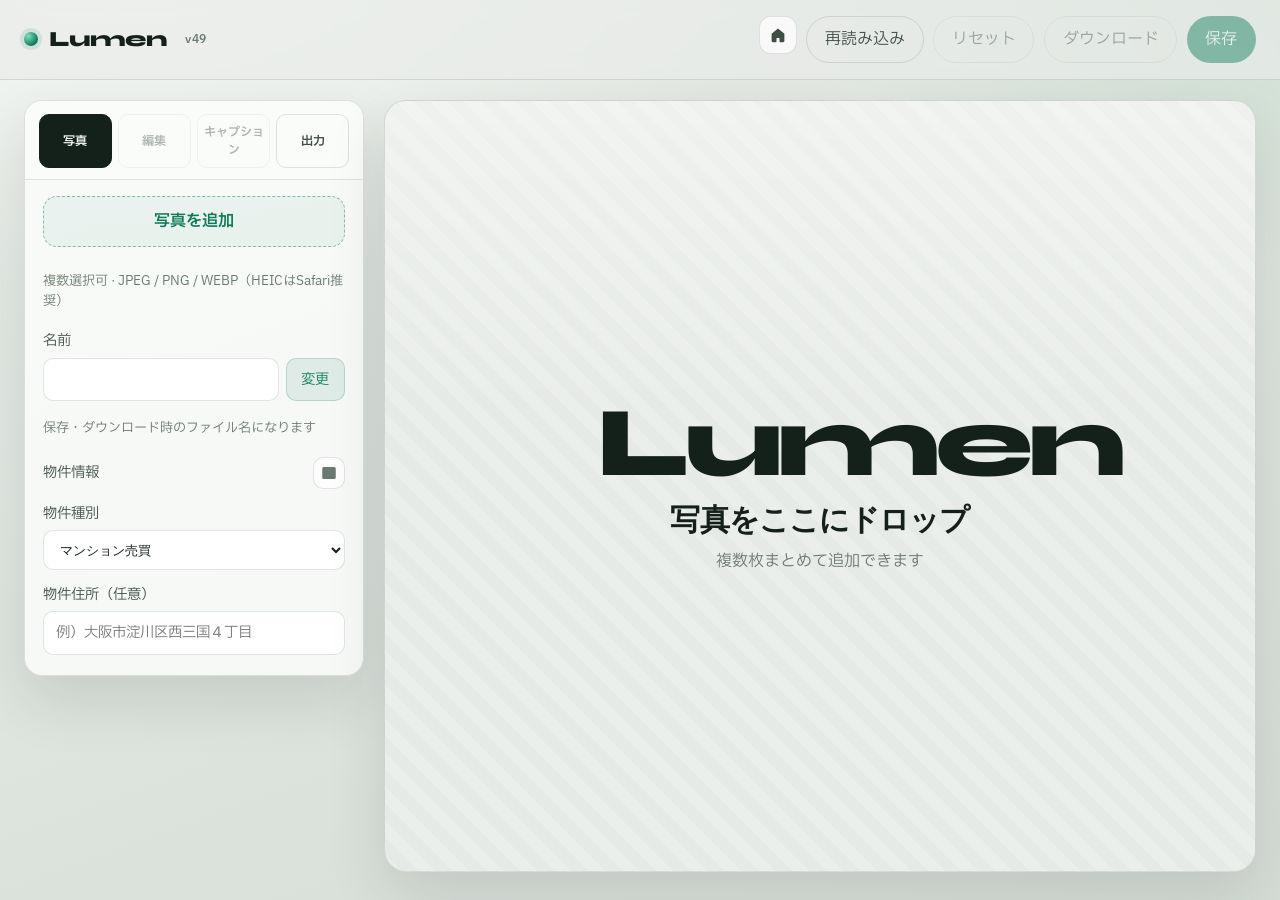
==== index.html @ 01c704d3 "feat: 物件情報管理システムの物件写真を読み込み、編集して送ると元の写真と置き換える（v49） - 物件情報管理システムから開いたとき、広告シートの「物件写真」の枠に写真があれば「物件の写真を読み" ====
<!DOCTYPE html>
<html lang="ja">
  <head>
    <meta charset="UTF-8" />
    <meta name="viewport" content="width=device-width, initial-scale=1.0" />
    <meta http-equiv="Cache-Control" content="no-cache, no-store, must-revalidate" />
    <meta http-equiv="Pragma" content="no-cache" />
    <title>Lumen — Photo Editor</title>
    <link rel="preconnect" href="https://fonts.googleapis.com" />
    <link rel="preconnect" href="https://fonts.gstatic.com" crossorigin />
    <link
      href="https://fonts.googleapis.com/css2?family=Syne:wght@500;700;800&family=IBM+Plex+Sans+JP:wght@400;500;600&display=swap"
      rel="stylesheet"
    />
    <link rel="stylesheet" href="styles.css?v=13" />
  </head>
  <body>
    <div class="app">
      <header class="topbar">
        <div class="brand">
          <span class="brand-mark" aria-hidden="true"></span>
          <span class="brand-name">Lumen</span>
          <span class="app-version" id="appVersion" title="アプリのバージョン"></span>
        </div>
        <div class="topbar-actions">
          <button
            type="button"
            class="icon-btn topbar-icon-btn"
            id="homeBtn"
            title="初期画面に戻す"
            aria-label="初期画面に戻す"
          >
            <svg width="18" height="18" viewBox="0 0 24 24" aria-hidden="true">
              <path
                fill="currentColor"
                d="M12 3.2 3.8 10a1 1 0 0 0-.3.7V20a1.5 1.5 0 0 0 1.5 1.5H9a1 1 0 0 0 1-1v-4.5h4V20.5a1 1 0 0 0 1 1h4a1.5 1.5 0 0 0 1.5-1.5v-9.3a1 1 0 0 0-.3-.7L12 3.2Z"
              />
            </svg>
          </button>
          <button type="button" class="btn ghost" id="reloadAppBtn" title="アプリを再読み込み">再読み込み</button>
          <button type="button" class="btn ghost" id="resetBtn" disabled>リセット</button>
          <button type="button" class="btn ghost" id="downloadAllBtn" disabled hidden title="すべての写真をダウンロード">すべてDL</button>
          <button type="button" class="btn ghost" id="downloadBtn" disabled title="ブラウザのダウンロードへ保存">ダウンロード</button>
          <button type="button" class="btn primary" id="saveAllBtn" disabled hidden title="すべての写真をフォルダへ保存">すべて保存</button>
          <button type="button" class="btn primary" id="saveBtn" disabled title="指定フォルダへ直接保存（対応ブラウザ）">保存</button>
          <button type="button" class="btn primary" id="sendToPropertyBtn" disabled hidden title="仕上げた写真と説明文を、物件情報管理システムの広告シート（物件写真の枠）へ送ります">物件へ送る</button>
        </div>
      </header>

      <main class="workspace">
        <aside class="panel">
          <nav class="panel-tabs" role="tablist" aria-label="操作パネル">
            <button type="button" class="panel-tab active" data-panel="photos" role="tab" aria-selected="true">写真</button>
            <button type="button" class="panel-tab" data-panel="edit" role="tab" aria-selected="false" disabled>編集</button>
            <button type="button" class="panel-tab" data-panel="caption" role="tab" aria-selected="false" disabled>キャプション</button>
            <button type="button" class="panel-tab" data-panel="output" role="tab" aria-selected="false">出力</button>
          </nav>

          <div class="panel-body">
            <section class="panel-pane active" data-panel-pane="photos" role="tabpanel">
              <div class="property-link" id="propertyLinkBanner" hidden>
                <span class="property-link__label">物件</span>
                <strong class="property-link__name" id="propertyLinkName"></strong>
                <p class="hint" id="propertyLinkHint">物件情報管理システムから開きました。仕上げた写真は、広告シートの「物件写真」の枠に入れてください。</p>
                <button type="button" class="btn ghost property-link__load" id="loadPropertyPhotosBtn" hidden title="広告シートの「物件写真」の枠に入っている写真を、ここへ読み込みます">物件の写真を読み込む</button>
              </div>
              <label class="upload-btn" for="fileInput">
                <span>写真を追加</span>
                <input id="fileInput" type="file" accept="image/*,.heic,.heif" multiple hidden />
              </label>
              <p class="hint" id="fileHint">複数選択可 · JPEG / PNG / WEBP（HEICはSafari推奨）</p>

              <div class="gallery" id="gallery" hidden>
                <div class="gallery-head">
                  <span class="gallery-count" id="galleryCount">0枚</span>
                  <button type="button" class="btn ghost gallery-clear" id="clearAllBtn">すべて削除</button>
                </div>
                <ul class="gallery-list" id="galleryList" aria-label="アップロードした写真"></ul>
              </div>

              <label class="field name-field" id="nameField" hidden>
                <span>名前</span>
                <div class="name-edit">
                  <input type="text" id="photoNameInput" autocomplete="off" spellcheck="false" />
                  <button type="button" class="btn secondary" id="applyNameBtn">変更</button>
                </div>
                <p class="hint">保存・ダウンロード時のファイル名になります</p>
              </label>

              <div class="listing-info-head">
                <p class="pane-desc">物件情報</p>
                <button
                  type="button"
                  class="icon-btn"
                  id="clearListingInfoBtn"
                  title="住所・名前・キャプションをクリア"
                  aria-label="入力情報をクリア"
                >
                  <svg width="18" height="18" viewBox="0 0 24 24" aria-hidden="true">
                    <path
                      fill="currentColor"
                      d="M16 9h-2.4l-1.1-2.2a1 1 0 0 0-.9-.55H8.3a1 1 0 0 0-.9.55L6.3 9H4a1 1 0 1 0 0 2h12a1 1 0 1 0 0-2Zm-1.2 4.2-1-2a1 1 0 0 0-.9-.55h-2.8a1 1 0 0 0-.9.55l-1 2A1 1 0 0 0 9 15h6a1 1 0 0 0 .8-1.8ZM19 4H5a2 2 0 0 0-2 2v12a2 2 0 0 0 2 2h14a2 2 0 0 0 2-2V6a2 2 0 0 0-2-2Z"
                    />
                  </svg>
                </button>
              </div>

              <label class="field address-field" id="addressField">
                <span>物件種別</span>
                <select id="propertyType">
                  <option value="mansion">マンション売買</option>
                  <option value="house">戸建て売買</option>
                  <option value="land">土地売買</option>
                </select>
              </label>

              <label class="field address-field">
                <span>物件住所（任意）</span>
                <input type="text" id="propertyAddress" autocomplete="street-address" placeholder="例）大阪市淀川区西三国４丁目" />
              </label>
            </section>

            <section class="panel-pane" data-panel-pane="caption" role="tabpanel" hidden>
              <p class="panel-empty" id="captionEmpty">写真を選択するとキャプションを編集できます</p>

              <div class="caption-box" id="captionBox" hidden>
                <label class="field">
                  <span>カテゴリ（生成前に選択）</span>
                  <select id="captionCategory"></select>
                </label>
                <label class="field" id="captionCategoryCustomField" hidden>
                  <span>カテゴリを手入力</span>
                  <input type="text" id="captionCategoryCustom" maxlength="24" autocomplete="off" placeholder="例）エントランス、共用廊下" />
                  <p class="hint">一覧にない場合はここに入力してください（AI生成の視点になります）</p>
                </label>

                <label class="field">
                  <span>アピールポイント・キーワード（任意）</span>
                  <textarea id="captionKeywords" rows="2" maxlength="120" placeholder="例）南向き、角部屋、対面キッチン、ペット可"></textarea>
                  <p class="hint">AI生成時に、写真と矛盾しない範囲で自然に織り込みます（カンマや読点区切り可）</p>
                </label>

                <details class="hint-details">
                  <summary>カテゴリの選び方</summary>
                  <p class="hint">先にカテゴリを選ぶと、写真の見方を絞れてコメントが的確になります。一覧にないときは「手入力」を選んでください。</p>
                </details>

                <div class="ai-box">
                  <p class="pane-desc">AIで写真から生成</p>
                  <label class="field">
                    <span>Gemini APIキー</span>
                    <div class="name-edit">
                      <input type="password" id="geminiApiKey" autocomplete="off" placeholder="未入力なら社内共通キーを使用" />
                      <button type="button" class="btn secondary" id="verifyApiKeyBtn">確認</button>
                    </div>
                  </label>
                  <p class="hint" id="apiKeyStatus"></p>
                  <details class="hint-details">
                    <summary>APIキーについて</summary>
                    <p class="hint">
                      社内サーバー（https://lumen.n-kyouei-system.com）では、サーバーの <code>.env</code> に共通キーがあれば入力は不要です。個人キーを入れると、そのブラウザだけ上書きします。キーは
                      <a href="https://aistudio.google.com/apikey" target="_blank" rel="noopener noreferrer">Google AI Studio</a>
                      で取得できます。写真は生成のため Google に送信されます。
                    </p>
                  </details>
                  <p class="hint">写真から受ける印象で生成します（定型文に寄せず、文字数上限近くまで使います）</p>
                  <div class="btn-row caption-actions">
                    <button type="button" class="btn primary" id="generateCaptionBtn">この写真から生成</button>
                    <button type="button" class="btn secondary" id="generateAllCaptionsBtn">全写真を生成</button>
                  </div>
                  <p class="hint" id="aiCaptionStatus"></p>
                </div>

                <label class="field">
                  <span>定型文を挿入（任意）</span>
                  <select id="captionTemplate">
                    <option value="">カテゴリ別の定型文から選ぶ</option>
                  </select>
                  <p class="hint">文字数は《杏栄》の有無と同じルールで切り詰めて挿入します。AI失敗時の代替にも使います</p>
                </label>
                <label class="field">
                  <span>《杏栄》プレフィックス</span>
                  <div class="caption-prefix-mode" id="captionPrefixPicker" role="group" aria-label="《杏栄》プレフィックス">
                    <button type="button" class="caption-prefix-mode-btn is-active" data-prefix="on" aria-pressed="true">入れる</button>
                    <button type="button" class="caption-prefix-mode-btn" data-prefix="off" aria-pressed="false">入れない</button>
                  </div>
                  <p class="hint">入れない場合は《杏栄》を文字数に数えず、本文だけで36文字まで使えます</p>
                </label>
                <label class="field">
                  <span>キャプション<span id="captionPrefixLabelNote">（《杏栄》込み）</span> <em id="captionCountLabel">4</em>/<span id="captionMaxLabel">36</span></span>
                  <div class="caption-input-wrap" id="captionInputWrap">
                    <span class="caption-prefix" id="captionPrefixBadge" aria-hidden="true">《杏栄》</span>
                    <textarea id="captionInput" rows="2" maxlength="32" placeholder="例）対面キッチン"></textarea>
                  </div>
                  <p class="hint" id="captionLimitHint">《杏栄》を含めて合計36文字以内です</p>
                </label>
                <div class="btn-row caption-actions">
                  <button type="button" class="btn secondary" id="copyCaptionBtn">この文をコピー</button>
                  <button type="button" class="btn ghost" id="clearCaptionBtn">クリア</button>
                </div>
                <button type="button" class="btn primary full" id="copyAllCaptionsBtn">全写真のキャプションをコピー</button>
                <button type="button" class="btn ghost full" id="downloadCaptionsBtn">キャプション一覧を保存</button>
              </div>
            </section>

            <section class="panel-pane" data-panel-pane="output" role="tabpanel" hidden>
              <div class="save-folder" id="saveFolderBlock">
                <p class="pane-desc">透かし</p>
                <label class="check">
                  <input type="checkbox" id="watermarkEnabled" checked />
                  <span>会社ロゴを透かしで入れる</span>
                </label>
                <label class="field">
                  <span>ロゴの位置</span>
                  <div class="watermark-pos" id="watermarkPosPicker" role="group" aria-label="ロゴの位置">
                    <button type="button" class="watermark-pos-btn is-active" data-pos="top-left" aria-pressed="true">左上</button>
                    <button type="button" class="watermark-pos-btn" data-pos="top-right" aria-pressed="false">右上</button>
                    <button type="button" class="watermark-pos-btn" data-pos="bottom-left" aria-pressed="false">左下</button>
                    <button type="button" class="watermark-pos-btn" data-pos="bottom-right" aria-pressed="false">右下</button>
                  </div>
                </label>
                <p class="hint">プレビュー・保存・ダウンロードに反映されます。写真ごとに位置を変えられます。</p>
                <p class="pane-desc">保存先フォルダ</p>
                <p class="hint" id="folderHint">未設定（初回に選択）</p>
                <button type="button" class="btn secondary full" id="pickFolderBtn">
                  フォルダを選ぶ
                </button>
                <label class="check">
                  <input type="checkbox" id="overwriteExisting" checked />
                  <span>同名ファイルを上書き保存</span>
                </label>
                <p class="hint">保存先に同じ名前のファイルがある場合、内容を置き換えます</p>
              </div>
            </section>

            <section class="panel-pane" data-panel-pane="edit" id="toolsSection" role="tabpanel" hidden>
            <div class="tool-tabs" role="tablist">
              <button type="button" class="tool-tab active" data-tool="resize">サイズ</button>
              <button type="button" class="tool-tab" data-tool="crop">トリミング</button>
              <button type="button" class="tool-tab" data-tool="rotate">角度</button>
              <button type="button" class="tool-tab" data-tool="hide">隠す</button>
              <button type="button" class="tool-tab" data-tool="brightness">明るさ</button>
              <button type="button" class="tool-tab" data-tool="sky">空の編集</button>
            </div>

            <div class="tool-pane active" data-pane="resize">
              <div class="batch-box export-preset-box">
                <p class="pane-desc">IRI 登録サイズ</p>
                <div class="export-preset" id="exportPresetPicker" role="group" aria-label="IRI登録サイズ">
                  <button type="button" class="export-preset-btn" data-preset="iri-thumb" aria-pressed="false">見出写真</button>
                  <button type="button" class="export-preset-btn is-active" data-preset="iri-photo" aria-pressed="true">物件写真</button>
                </div>
                <div class="iri-apply-choice" id="iriApplyChoice" hidden>
                  <p class="iri-apply-title" id="iriApplyTitle">どこに適用しますか？</p>
                  <div class="iri-apply-actions">
                    <button type="button" class="btn primary full" id="iriApplyOneBtn">この写真だけ</button>
                    <button type="button" class="btn secondary full" id="iriApplyAllBtn">すべての写真</button>
                    <button type="button" class="btn ghost full" id="iriApplySettingsOnlyBtn">設定のみ（あとで適用）</button>
                  </div>
                </div>
                <p class="hint" id="exportPresetHint">IRI公式ガイドラインに基づくサイズです</p>
                <p class="hint">物件写真は横長→800×600、縦長→600×800（写真ごとに自動判別）。複数枚あるときは適用範囲を選べます。</p>
                <p class="hint">
                  <a href="https://www.iri.ne.jp/kensaku/member/info_supo/images/Guideline.pdf" target="_blank" rel="noopener noreferrer">IRI 画像ガイドライン（PDF）</a>
                </p>
              </div>
              <label class="field">
                <span>幅 (px)</span>
                <input type="number" id="resizeWidth" min="1" step="1" />
              </label>
              <label class="field">
                <span>高さ (px)</span>
                <input type="number" id="resizeHeight" min="1" step="1" />
              </label>
              <label class="check">
                <input type="checkbox" id="keepAspect" checked />
                <span>縦横比を維持</span>
              </label>
              <button type="button" class="btn secondary full" id="applyResize">この写真に適用</button>

              <div class="batch-box" id="batchResizeBox" hidden>
                <p class="pane-desc">一括処理</p>
                <label class="field">
                  <span>方式</span>
                  <select id="batchResizeMode">
                    <option value="fit">枠内に収める（縦横比維持）</option>
                    <option value="width">幅に合わせる</option>
                    <option value="height">高さに合わせる</option>
                    <option value="long">長辺を指定</option>
                    <option value="exact">指定サイズに強制</option>
                  </select>
                </label>
                <label class="field" id="batchLongEdgeField" hidden>
                  <span>長辺 (px)</span>
                  <input type="number" id="batchLongEdge" min="1" step="1" value="1600" />
                </label>
                <p class="hint" id="batchResizeHint">上の幅・高さで全写真を処理します</p>
                <button type="button" class="btn secondary full" id="batchResizeBtn">すべてにサイズ適用</button>
                <button type="button" class="btn primary full" id="batchResizeSaveBtn">サイズ適用して保存</button>
                <button type="button" class="btn ghost full" id="batchResizeDownloadBtn">サイズ適用してDL</button>
              </div>
            </div>

            <div class="tool-pane" data-pane="crop">
              <p class="pane-desc">枠をドラッグして範囲を決め、適用で切り抜きます。</p>
              <label class="field">
                <span>縦横比</span>
                <select id="cropAspect">
                  <option value="free">自由</option>
                  <option value="current">現在の比率を維持</option>
                  <option value="1">1 : 1</option>
                  <option value="1.333">4 : 3</option>
                  <option value="1.778">16 : 9</option>
                  <option value="0.75">3 : 4</option>
                  <option value="0.5625">9 : 16</option>
                </select>
              </label>
              <button type="button" class="btn secondary full" id="resetCrop">枠をリセット</button>
              <button type="button" class="btn primary full" id="applyCrop">トリミングを適用</button>
            </div>

            <div class="tool-pane" data-pane="rotate">
              <p class="pane-desc">傾きを直します。適用後は余白を自動で切り取ります。</p>
              <label class="field">
                <span>角度 <em id="rotateAngleLabel">0.0</em>°</span>
                <input type="range" id="rotateAngle" min="-45" max="45" step="0.1" value="0" />
              </label>
              <div class="btn-row">
                <button type="button" class="btn ghost" id="rotateLeft" title="-90°">↺ 90°</button>
                <button type="button" class="btn ghost" id="rotateRight" title="+90°">↻ 90°</button>
              </div>
              <button type="button" class="btn secondary full" id="resetRotate">角度を戻す</button>
              <button type="button" class="btn primary full" id="applyRotate">角度を適用</button>
            </div>

            <div class="tool-pane" data-pane="hide">
              <p class="pane-desc">不要な部分をなぞると、ぼかしで隠します。</p>
              <label class="field">
                <span>ブラシのモード</span>
                <div class="hide-brush-mode" id="hideBrushModePicker" role="group" aria-label="ブラシのモード">
                  <button type="button" class="hide-brush-mode-btn is-active" data-mode="mosaic" aria-pressed="true">隠す</button>
                  <button type="button" class="hide-brush-mode-btn" data-mode="restore" aria-pressed="false">復元</button>
                </div>
              </label>
              <label class="field">
                <span>ブラシの形</span>
                <div class="hide-brush-mode" id="hideBrushShapePicker" role="group" aria-label="ブラシの形">
                  <button type="button" class="hide-brush-mode-btn is-active" data-shape="round" aria-pressed="true">丸</button>
                  <button type="button" class="hide-brush-mode-btn" data-shape="square" aria-pressed="false">四角</button>
                </div>
              </label>
              <label class="field">
                <span>ブラシサイズ <em id="brushSizeLabel">48</em></span>
                <input type="range" id="brushSize" min="16" max="120" value="48" />
              </label>
              <label class="field">
                <span>ぼかしの強さ <em id="mosaicSizeLabel">28</em>px</span>
                <input type="range" id="mosaicSize" min="12" max="64" value="28" />
              </label>
              <p class="hint">隠す＝ぼかし／復元＝かけ過ぎた部分だけ元に戻す。ブラシの形は丸・四角を選べます。二本指で移動・ピンチで拡大。</p>

              <div class="batch-box auto-mosaic-box">
                <p class="pane-desc">自動ぼかし</p>
                <label class="check">
                  <input type="checkbox" id="autoDetectPeople" checked />
                  <span>人物（顔）</span>
                </label>
                <label class="check">
                  <input type="checkbox" id="autoDetectPlates" checked />
                  <span>車のナンバー</span>
                </label>
                <button type="button" class="btn primary full" id="autoMosaicBtn">検知してぼかす</button>
                <button type="button" class="btn secondary full" id="autoMosaicAllBtn">全写真に自動ぼかし</button>
                <button type="button" class="btn ghost full" id="undoMosaicBtn" disabled>ぼかしを元に戻す</button>
                <p class="hint" id="autoMosaicStatus">
                  ナンバーはプレート本体のみ検知（Geminiキーあり推奨）。車体への誤検知を抑えています。初回はモデル読込に時間がかかります。
                </p>
                <p class="hint">手動・自動ぼかしの直前の状態に戻せます。復元ブラシで一部だけ直すこともできます。</p>
              </div>
            </div>

            <div class="tool-pane" data-pane="brightness">
              <label class="field">
                <span>明るさ <em id="brightnessLabel">0</em></span>
                <input type="range" id="brightness" min="-100" max="100" value="0" />
              </label>
              <label class="field">
                <span>コントラスト <em id="contrastLabel">0</em></span>
                <input type="range" id="contrast" min="-50" max="50" value="0" />
              </label>
              <button type="button" class="btn secondary full" id="resetLight">明るさを戻す</button>
            </div>

            <div class="tool-pane" data-pane="sky">
              <p class="pane-desc">薄曇りや白い空を検知し、雲のある自然な青空に置き換えます。電線の隙間の空も検出します。</p>

              <div class="sky-section">
                <span class="sky-section-title">空の選択</span>
                <div class="sky-preset-grid" id="skyPresetGrid" role="listbox" aria-label="空のプリセット"></div>
              </div>

              <div class="sky-section">
                <span class="sky-section-title">空の調整</span>
                <label class="field">
                  <span>不透明度 <em id="skyStrengthLabel">0</em>%</span>
                  <input type="range" id="skyStrength" min="0" max="100" value="0" />
                </label>
                <label class="field">
                  <span>明るさ <em id="skyBrightnessLabel">0</em></span>
                  <input type="range" id="skyBrightness" min="-50" max="50" value="0" />
                </label>
                <label class="field">
                  <span>色温度 <em id="skyTemperatureLabel">0</em></span>
                  <input type="range" id="skyTemperature" min="-50" max="50" value="0" />
                </label>
                <label class="field">
                  <span>スケール <em id="skyScaleLabel">100</em>%</span>
                  <input type="range" id="skyScale" min="70" max="140" value="100" />
                </label>
                <label class="field">
                  <span>位置 <em id="skyShiftLabel">0</em></span>
                  <input type="range" id="skyShift" min="-40" max="40" value="0" />
                </label>
              </div>

              <div class="sky-section">
                <span class="sky-section-title">境界・前景</span>
                <label class="field">
                  <span>検出範囲 <em id="skyRangeLabel">55</em>%</span>
                  <input type="range" id="skyRange" min="20" max="90" value="55" />
                </label>
                <label class="field">
                  <span>境界のなじませ <em id="skyEdgeFadeLabel">50</em>%</span>
                  <input type="range" id="skyEdgeFade" min="0" max="100" value="50" />
                </label>
                <label class="field">
                  <span>前景の光 <em id="skyForegroundLabel">0</em>%</span>
                  <input type="range" id="skyForeground" min="0" max="100" value="0" />
                </label>
                <label class="check">
                  <input type="checkbox" id="skyKeepClouds" />
                  <span>元の濃淡を少し残す（任意）</span>
                </label>
              </div>

              <div class="sky-section">
                <span class="sky-section-title">漏れ補修ブラシ</span>
                <p class="hint">「消す」＋「直線」で屋根や外壁の際を切れます。Shift 押しながらでも直線です。</p>
                <div class="hide-brush-mode sky-brush-mode" id="skyBrushModePicker" role="group" aria-label="空ブラシモード">
                  <button type="button" class="hide-brush-mode-btn is-active" data-mode="add" aria-pressed="true">追加</button>
                  <button type="button" class="hide-brush-mode-btn" data-mode="erase" aria-pressed="false">消す</button>
                </div>
                <div class="hide-brush-mode sky-brush-mode" id="skyStrokePicker" role="group" aria-label="ブラシの線">
                  <button type="button" class="hide-brush-mode-btn is-active" data-stroke="free" aria-pressed="true">フリー</button>
                  <button type="button" class="hide-brush-mode-btn" data-stroke="line" aria-pressed="false">直線</button>
                </div>
                <label class="field">
                  <span>ブラシサイズ <em id="skyBrushSizeLabel">12</em></span>
                  <input type="range" id="skyBrushSize" min="3" max="80" value="12" />
                </label>
                <button type="button" class="btn ghost full" id="skyClearPaintBtn">ブラシで塗った範囲をクリア</button>
              </div>

              <button type="button" class="btn secondary full" id="skyAutoBtn">自然な青空に置き換え</button>
              <button type="button" class="btn ghost full" id="resetSky">空の編集をリセット</button>
              <button type="button" class="btn secondary full" id="skyApplyAllBtn">全写真に同じ設定</button>
              <p class="hint">まず自動置き換え → 壁に乗った色は「消す」、電線の隙間は「追加」。</p>
            </div>
            </section>
          </div>
        </aside>

        <section class="stage" id="stage">
          <div class="dropzone" id="dropzone">
            <div class="dropzone-inner">
              <p class="dropzone-brand">Lumen</p>
              <h1>写真をここにドロップ</h1>
              <p>複数枚まとめて追加できます</p>
            </div>
          </div>
          <div class="loading-overlay" id="loadingOverlay" hidden aria-live="polite" aria-busy="false">
            <div class="loading-card">
              <div class="loading-spinner" aria-hidden="true"></div>
              <p class="loading-title" id="loadingTitle">写真を読み込んでいます</p>
              <p class="loading-detail" id="loadingDetail"></p>
              <div class="loading-progress" id="loadingProgress" role="progressbar" aria-valuemin="0" aria-valuemax="100" aria-valuenow="0">
                <div class="loading-progress-bar" id="loadingProgressBar"></div>
              </div>
            </div>
          </div>
          <div class="canvas-wrap" id="canvasWrap" hidden>
            <canvas id="canvas"></canvas>
          </div>
          <div class="zoom-bar" id="zoomBar" hidden>
            <button type="button" class="zoom-btn zoom-pan" id="panModeBtn" aria-label="移動" title="移動モード" aria-pressed="false">移動</button>
            <span class="zoom-sep" aria-hidden="true"></span>
            <button type="button" class="zoom-btn" id="zoomOut" aria-label="縮小">−</button>
            <span class="zoom-label" id="zoomLabel">100%</span>
            <button type="button" class="zoom-btn" id="zoomIn" aria-label="拡大">+</button>
            <button type="button" class="zoom-btn zoom-fit" id="zoomFit">全体</button>
          </div>
        </section>
      </main>
    </div>

    <div class="toast" id="toast" hidden role="status" aria-live="polite"></div>

    <script src="app.js?v=49"></script>
  </body>
</html>
---- styles.css ----
:root {
  --bg: #e8ece8;
  --bg-deep: #d5ddd6;
  --ink: #14201a;
  --ink-soft: #3d4f45;
  --muted: #6a7a70;
  --panel: rgba(250, 252, 250, 0.88);
  --line: rgba(20, 32, 26, 0.12);
  --accent: #0f7a5a;
  --accent-ink: #f4fff9;
  --danger-soft: #c4533a;
  --shadow: 0 24px 60px rgba(20, 32, 26, 0.12);
  --radius: 18px;
  --font-display: "Syne", sans-serif;
  --font-body: "IBM Plex Sans JP", sans-serif;
}

*,
*::before,
*::after {
  box-sizing: border-box;
}

html,
body {
  margin: 0;
  min-height: 100%;
}

body {
  font-family: var(--font-body);
  color: var(--ink);
  background:
    radial-gradient(1200px 700px at 10% -10%, #f7faf7 0%, transparent 55%),
    radial-gradient(900px 600px at 100% 0%, #cfe0d4 0%, transparent 50%),
    linear-gradient(160deg, var(--bg) 0%, var(--bg-deep) 100%);
  background-attachment: fixed;
}

button,
input {
  font: inherit;
}

.app {
  min-height: 100vh;
  display: grid;
  grid-template-rows: auto 1fr;
}

.topbar {
  display: flex;
  align-items: center;
  justify-content: space-between;
  gap: 1rem;
  padding: 1rem 1.5rem;
  border-bottom: 1px solid var(--line);
  backdrop-filter: blur(10px);
  background: rgba(232, 236, 232, 0.7);
  position: sticky;
  top: 0;
  z-index: 10;
}

.brand {
  display: flex;
  align-items: center;
  gap: 0.7rem;
}

.brand-mark {
  width: 14px;
  height: 14px;
  border-radius: 50%;
  background: radial-gradient(circle at 30% 30%, #7be0ba, #0f7a5a 70%);
  box-shadow: 0 0 0 4px rgba(15, 122, 90, 0.12);
}

.brand-name {
  font-family: var(--font-display);
  font-weight: 800;
  font-size: 1.35rem;
  letter-spacing: -0.03em;
}

.app-version {
  margin-left: 0.45rem;
  font-size: 0.72rem;
  font-weight: 600;
  color: var(--muted);
  letter-spacing: 0.02em;
}

.topbar-actions {
  display: flex;
  gap: 0.6rem;
}

.btn {
  border: 1px solid transparent;
  border-radius: 999px;
  padding: 0.65rem 1.1rem;
  cursor: pointer;
  transition: transform 0.18s ease, background 0.18s ease, border-color 0.18s ease,
    opacity 0.18s ease;
}

.btn:disabled {
  opacity: 0.45;
  cursor: not-allowed;
}

.btn:not(:disabled):hover {
  transform: translateY(-1px);
}

.btn.primary {
  background: var(--accent);
  color: var(--accent-ink);
}

.btn.secondary {
  background: rgba(15, 122, 90, 0.1);
  color: var(--accent);
  border-color: rgba(15, 122, 90, 0.2);
}

.btn.ghost {
  background: transparent;
  border-color: var(--line);
  color: var(--ink-soft);
}

.btn.full {
  width: 100%;
}

.save-folder {
  margin-top: 1rem;
  padding-top: 1rem;
  border-top: 1px solid var(--line);
}

.save-folder .pane-desc {
  margin-bottom: 0.35rem;
}

.save-folder .hint {
  margin-bottom: 0.75rem;
  word-break: break-all;
}

.save-folder .btn {
  margin-top: 0;
}

.workspace {
  display: grid;
  grid-template-columns: minmax(280px, 340px) 1fr;
  gap: 1.25rem;
  padding: 1.25rem 1.5rem 1.75rem;
  min-height: 0;
}

.panel {
  background: var(--panel);
  border: 1px solid var(--line);
  border-radius: var(--radius);
  box-shadow: var(--shadow);
  padding: 0;
  display: flex;
  flex-direction: column;
  align-self: start;
  position: sticky;
  top: 5.25rem;
  max-height: calc(100vh - 6.5rem);
  min-height: 0;
  overflow: hidden;
  animation: rise 0.55s ease both;
}

.panel-tabs {
  display: grid;
  grid-template-columns: repeat(4, 1fr);
  gap: 0.35rem;
  padding: 0.85rem 0.85rem 0.65rem;
  border-bottom: 1px solid var(--line);
  background: rgba(250, 252, 250, 0.95);
  flex-shrink: 0;
}

.panel-tab {
  border: 1px solid var(--line);
  background: transparent;
  border-radius: 10px;
  padding: 0.5rem 0.2rem;
  font-size: 0.76rem;
  font-weight: 600;
  color: var(--ink-soft);
  cursor: pointer;
  transition: background 0.18s ease, color 0.18s ease, border-color 0.18s ease;
}

.panel-tab:hover:not(:disabled) {
  border-color: rgba(15, 122, 90, 0.35);
  background: rgba(15, 122, 90, 0.06);
}

.panel-tab.active {
  background: var(--ink);
  color: #f4f8f5;
  border-color: var(--ink);
}

.panel-tab:disabled {
  opacity: 0.4;
  cursor: not-allowed;
}

.panel-body {
  flex: 1;
  min-height: 0;
  overflow: auto;
  padding: 1rem 1.15rem 1.25rem;
}

.panel-pane {
  display: flex;
  flex-direction: column;
  gap: 0.85rem;
  animation: fade 0.28s ease both;
}

.panel-pane[hidden] {
  display: none !important;
}

.panel-empty {
  margin: 0.5rem 0;
  padding: 1.25rem 0.85rem;
  border-radius: 12px;
  border: 1px dashed var(--line);
  background: rgba(20, 32, 26, 0.03);
  font-size: 0.88rem;
  line-height: 1.55;
  color: var(--muted);
  text-align: center;
}

.hint-details {
  margin: 0;
}

.hint-details summary {
  font-size: 0.8rem;
  font-weight: 600;
  color: var(--accent);
  cursor: pointer;
  list-style: none;
}

.hint-details summary::-webkit-details-marker {
  display: none;
}

.hint-details summary::before {
  content: "▸ ";
}

.hint-details[open] summary::before {
  content: "▾ ";
}

.hint-details .hint {
  margin-top: 0.45rem;
}

.tool-block h2 {
  margin: 0 0 0.85rem;
  font-family: var(--font-display);
  font-size: 0.95rem;
  font-weight: 700;
  letter-spacing: 0.06em;
  text-transform: uppercase;
  color: var(--muted);
}

.upload-btn {
  display: grid;
  place-items: center;
  min-height: 3.2rem;
  border-radius: 14px;
  border: 1.5px dashed rgba(15, 122, 90, 0.45);
  background: rgba(15, 122, 90, 0.06);
  color: var(--accent);
  font-weight: 600;
  cursor: pointer;
  transition: background 0.2s ease, border-color 0.2s ease, transform 0.2s ease;
}

.upload-btn:hover {
  background: rgba(15, 122, 90, 0.12);
  border-color: var(--accent);
  transform: translateY(-1px);
}

.upload-btn.is-loading,
.upload-btn.is-loading:hover {
  opacity: 0.65;
  cursor: wait;
  transform: none;
  pointer-events: none;
}

.hint {
  margin: 0.65rem 0 0;
  font-size: 0.82rem;
  color: var(--muted);
}

.watermark-pos {
  display: grid;
  grid-template-columns: 1fr 1fr;
  gap: 0.35rem;
}

.watermark-pos-btn {
  border: 1px solid var(--line);
  background: rgba(255, 255, 255, 0.65);
  border-radius: 10px;
  padding: 0.5rem 0.35rem;
  font-size: 0.78rem;
  font-weight: 600;
  color: var(--ink-soft);
  cursor: pointer;
  transition: background 0.15s ease, border-color 0.15s ease, color 0.15s ease;
}

.watermark-pos-btn:hover {
  border-color: rgba(15, 122, 90, 0.35);
  background: rgba(15, 122, 90, 0.06);
}

.watermark-pos-btn.is-active {
  border-color: var(--accent);
  background: rgba(15, 122, 90, 0.12);
  color: var(--accent);
  box-shadow: 0 0 0 1px rgba(15, 122, 90, 0.15);
}

.watermark-pos-btn:disabled {
  opacity: 0.45;
  cursor: not-allowed;
}

.watermark-pos-btn:disabled:hover {
  border-color: var(--line);
  background: rgba(255, 255, 255, 0.65);
}

.export-preset-box {
  margin-bottom: 0.85rem;
}

.export-preset {
  display: grid;
  grid-template-columns: 1fr 1fr;
  gap: 0.35rem;
}

.export-preset-btn {
  border: 1px solid var(--line);
  background: rgba(255, 255, 255, 0.65);
  border-radius: 10px;
  padding: 0.5rem 0.35rem;
  font-size: 0.78rem;
  font-weight: 600;
  color: var(--ink-soft);
  cursor: pointer;
  transition: background 0.15s ease, border-color 0.15s ease, color 0.15s ease;
}

.export-preset-btn:hover {
  border-color: rgba(15, 122, 90, 0.35);
  background: rgba(15, 122, 90, 0.06);
}

.export-preset-btn.is-active {
  border-color: var(--accent);
  background: rgba(15, 122, 90, 0.12);
  color: var(--accent);
  box-shadow: 0 0 0 1px rgba(15, 122, 90, 0.15);
}

.hide-brush-mode {
  display: grid;
  grid-template-columns: 1fr 1fr;
  gap: 0.35rem;
}

.hide-brush-mode-btn {
  border: 1px solid var(--line);
  background: rgba(255, 255, 255, 0.65);
  border-radius: 10px;
  padding: 0.5rem 0.35rem;
  font-size: 0.78rem;
  font-weight: 600;
  color: var(--ink-soft);
  cursor: pointer;
  transition: background 0.15s ease, border-color 0.15s ease, color 0.15s ease;
}

.hide-brush-mode-btn:hover:not(:disabled) {
  border-color: rgba(15, 122, 90, 0.35);
  background: rgba(15, 122, 90, 0.06);
}

.hide-brush-mode-btn.is-active {
  border-color: var(--accent);
  background: rgba(15, 122, 90, 0.12);
  color: var(--accent);
  box-shadow: 0 0 0 1px rgba(15, 122, 90, 0.15);
}

.export-preset-grid {
  display: grid;
  gap: 0.35rem;
}

.export-preset-btn {
  border: 1px solid var(--line);
  background: rgba(255, 255, 255, 0.65);
  border-radius: 10px;
  padding: 0.5rem 0.55rem;
  font-size: 0.78rem;
  font-weight: 600;
  color: var(--ink-soft);
  cursor: pointer;
  text-align: left;
  transition: background 0.15s ease, border-color 0.15s ease, color 0.15s ease;
}

.export-preset-btn:hover {
  border-color: rgba(15, 122, 90, 0.35);
  background: rgba(15, 122, 90, 0.06);
}

.export-preset-btn.is-active {
  border-color: var(--accent);
  background: rgba(15, 122, 90, 0.12);
  color: var(--accent);
  box-shadow: 0 0 0 1px rgba(15, 122, 90, 0.15);
}

.hide-brush-mode-btn:disabled {
  opacity: 0.45;
  cursor: not-allowed;
}

.field.is-disabled {
  opacity: 0.55;
}

#canvas.tool-hide-restore {
  cursor: none;
}

.brush-cursor {
  position: absolute;
  z-index: 8;
  box-sizing: border-box;
  border: 2px solid rgba(15, 122, 90, 0.95);
  border-radius: 50%;
  transform: translate(-50%, -50%);
  box-shadow: 0 0 0 1px rgba(255, 255, 255, 0.9), 0 0 0 1px rgba(20, 32, 26, 0.45) inset;
  background: rgba(15, 122, 90, 0.08);
  pointer-events: none;
}

.brush-cursor.is-restore {
  border-color: rgba(220, 90, 60, 0.95);
  background: rgba(220, 90, 60, 0.12);
}

.brush-cursor.is-square {
  border-radius: 2px;
}

.gallery {
  margin-top: 1rem;
}

.gallery-head {
  display: flex;
  align-items: center;
  justify-content: space-between;
  gap: 0.5rem;
  margin-bottom: 0.55rem;
}

.gallery-count {
  font-size: 0.82rem;
  font-weight: 600;
  color: var(--ink-soft);
}

.gallery-clear {
  padding: 0.35rem 0.7rem;
  font-size: 0.78rem;
}

.gallery-list {
  list-style: none;
  margin: 0;
  padding: 0;
  display: flex;
  flex-direction: column;
  gap: 0.4rem;
  max-height: 180px;
  overflow: auto;
}

.gallery-item {
  display: grid;
  grid-template-columns: 48px 1fr auto;
  align-items: center;
  gap: 0.55rem;
  width: 100%;
  padding: 0.35rem;
  border: 1px solid var(--line);
  border-radius: 12px;
  background: #fff;
  cursor: pointer;
  text-align: left;
  color: inherit;
  transition: border-color 0.18s ease, background 0.18s ease, transform 0.18s ease;
}

.gallery-item:hover {
  border-color: rgba(15, 122, 90, 0.35);
  transform: translateY(-1px);
}

.gallery-item.is-active {
  border-color: var(--accent);
  background: rgba(15, 122, 90, 0.08);
  box-shadow: 0 0 0 2px rgba(15, 122, 90, 0.12);
}

.gallery-thumb {
  width: 48px;
  height: 48px;
  border-radius: 8px;
  object-fit: cover;
  background: #dfe6e1;
  display: block;
}

.gallery-meta {
  min-width: 0;
  display: flex;
  flex-direction: column;
  gap: 0.1rem;
}

.gallery-name {
  font-size: 0.82rem;
  font-weight: 600;
  white-space: nowrap;
  overflow: hidden;
  text-overflow: ellipsis;
  cursor: text;
}

.gallery-name.is-editing {
  overflow: visible;
}

.gallery-name-input {
  width: 100%;
  min-width: 0;
  border: 1px solid var(--accent);
  border-radius: 6px;
  padding: 0.2rem 0.35rem;
  font: inherit;
  font-size: 0.82rem;
  font-weight: 600;
  color: var(--ink);
  background: #fff;
}

.gallery-size {
  font-size: 0.72rem;
  color: var(--muted);
}

.gallery-remove {
  width: 28px;
  height: 28px;
  border: none;
  border-radius: 8px;
  background: transparent;
  color: var(--muted);
  cursor: pointer;
  font-size: 1.1rem;
  line-height: 1;
  flex-shrink: 0;
}

.gallery-remove:hover {
  background: rgba(196, 83, 58, 0.12);
  color: var(--danger-soft);
}

.name-field {
  margin-top: 0.35rem;
}

.address-field {
  margin-top: 0;
}

.listing-info-head {
  display: flex;
  align-items: center;
  justify-content: space-between;
  gap: 0.5rem;
  margin-top: 0.35rem;
}

.listing-info-head .pane-desc {
  margin: 0;
}

.icon-btn {
  display: inline-flex;
  align-items: center;
  justify-content: center;
  width: 2rem;
  height: 2rem;
  padding: 0;
  border: 1px solid var(--line);
  border-radius: 10px;
  background: rgba(255, 255, 255, 0.7);
  color: var(--muted);
  cursor: pointer;
  flex-shrink: 0;
  transition: background 0.15s ease, color 0.15s ease, border-color 0.15s ease;
}

.icon-btn:hover {
  color: var(--danger-soft);
  border-color: rgba(196, 83, 58, 0.35);
  background: rgba(196, 83, 58, 0.08);
}

.icon-btn:active {
  transform: scale(0.96);
}

.topbar-icon-btn {
  width: 2.35rem;
  height: 2.35rem;
  border-radius: 12px;
  color: var(--ink-soft);
}

.topbar-icon-btn:hover {
  color: var(--accent);
  border-color: rgba(15, 122, 90, 0.35);
  background: rgba(15, 122, 90, 0.08);
}

.address-field input,
.address-field select {
  width: 100%;
  border: 1px solid var(--line);
  border-radius: 10px;
  padding: 0.65rem 0.75rem;
  background: #fff;
  color: var(--ink);
}

.address-field select {
  cursor: pointer;
}

.name-edit {
  display: grid;
  grid-template-columns: 1fr auto;
  gap: 0.45rem;
  align-items: center;
}

.name-edit input {
  width: 100%;
  border: 1px solid var(--line);
  border-radius: 10px;
  padding: 0.65rem 0.75rem;
  background: #fff;
  color: var(--ink);
}

.name-edit .btn {
  padding: 0.65rem 0.9rem;
  border-radius: 10px;
  white-space: nowrap;
}

.caption-box {
  display: flex;
  flex-direction: column;
  gap: 0.75rem;
}

.caption-box .pane-desc {
  margin: 0;
  font-weight: 600;
  color: var(--ink);
}

.ai-box {
  padding: 0.85rem;
  border-radius: 12px;
  border: 1px solid rgba(15, 122, 90, 0.22);
  background: rgba(15, 122, 90, 0.06);
  display: flex;
  flex-direction: column;
  gap: 0.65rem;
}

.ai-box a {
  color: var(--accent);
}

#apiKeyStatus.is-ok {
  color: var(--accent);
  font-weight: 600;
}

#apiKeyStatus.is-error {
  color: var(--danger-soft);
  font-weight: 600;
}

.caption-box textarea {
  width: 100%;
  min-height: 3.2rem;
  border: 1px solid var(--line);
  border-radius: 10px;
  padding: 0.7rem 0.75rem;
  background: #fff;
  color: var(--ink);
  resize: vertical;
  line-height: 1.55;
}

#captionKeywords {
  min-height: 3.6rem;
}

.caption-input-wrap {
  display: grid;
  grid-template-columns: auto 1fr;
  gap: 0.45rem;
  align-items: start;
}

.caption-input-wrap.no-prefix {
  grid-template-columns: 1fr;
}

.caption-prefix {
  margin-top: 0.7rem;
  padding: 0.2rem 0.45rem;
  border-radius: 6px;
  background: rgba(15, 122, 90, 0.12);
  color: var(--accent);
  font-size: 0.85rem;
  font-weight: 700;
  white-space: nowrap;
  line-height: 1.4;
}

.caption-prefix[hidden] {
  display: none !important;
}

.caption-prefix-mode {
  display: grid;
  grid-template-columns: 1fr 1fr;
  gap: 0.35rem;
}

.caption-prefix-mode-btn {
  border: 1px solid var(--line);
  background: rgba(255, 255, 255, 0.65);
  border-radius: 10px;
  padding: 0.5rem 0.35rem;
  font-size: 0.8rem;
  font-weight: 600;
  color: var(--ink-soft);
  cursor: pointer;
  transition: background 0.15s ease, border-color 0.15s ease, color 0.15s ease;
}

.caption-prefix-mode-btn:hover {
  border-color: rgba(15, 122, 90, 0.35);
  background: rgba(15, 122, 90, 0.06);
}

.caption-prefix-mode-btn.is-active {
  border-color: var(--accent);
  background: rgba(15, 122, 90, 0.12);
  color: var(--accent);
  box-shadow: 0 0 0 1px rgba(15, 122, 90, 0.15);
}

.caption-actions {
  display: grid;
  grid-template-columns: 1fr 1fr;
  gap: 0.45rem;
}

.gallery-item.has-caption .gallery-name::after {
  content: " 📝";
  font-size: 0.75em;
}

.gallery-caption-preview {
  font-size: 0.7rem;
  color: var(--muted);
  white-space: nowrap;
  overflow: hidden;
  text-overflow: ellipsis;
}

.batch-box {
  margin-top: 0.85rem;
  padding-top: 0.85rem;
  border-top: 1px solid var(--line);
  display: flex;
  flex-direction: column;
  gap: 0.75rem;
}

.batch-box .pane-desc {
  margin: 0;
  font-weight: 600;
  color: var(--ink);
}

.batch-box .btn.full + .btn.full {
  margin-top: -0.15rem;
}

.topbar-actions .btn[hidden] {
  display: none;
}

.tool-tabs {
  display: grid;
  grid-template-columns: repeat(3, 1fr);
  gap: 0.35rem;
  margin-bottom: 1rem;
}

.sky-brush-mode {
  margin-bottom: 0.55rem;
}

#canvas.tool-sky {
  cursor: none;
}

.brush-cursor.is-sky-erase {
  border-color: rgba(180, 60, 60, 0.9);
  background: rgba(180, 60, 60, 0.12);
}

.sky-section {
  display: flex;
  flex-direction: column;
  gap: 0.55rem;
}

.sky-section-title {
  font-size: 0.72rem;
  font-weight: 700;
  letter-spacing: 0.06em;
  text-transform: uppercase;
  color: var(--ink-soft);
}

.sky-preset-grid {
  display: grid;
  grid-template-columns: repeat(4, 1fr);
  gap: 0.45rem;
}

.sky-preset-card {
  display: flex;
  flex-direction: column;
  align-items: stretch;
  gap: 0.25rem;
  padding: 0.25rem;
  border: 2px solid transparent;
  border-radius: 10px;
  background: rgba(255, 255, 255, 0.55);
  cursor: pointer;
  transition: border-color 0.15s ease, transform 0.15s ease, box-shadow 0.15s ease;
}

.sky-preset-card:hover {
  transform: translateY(-1px);
  box-shadow: 0 4px 12px rgba(20, 32, 26, 0.08);
}

.sky-preset-card.is-active {
  border-color: var(--accent);
  box-shadow: 0 0 0 1px var(--accent);
}

.sky-preset-thumb {
  display: block;
  width: 100%;
  aspect-ratio: 5 / 3;
  border-radius: 6px;
  border: 1px solid rgba(20, 32, 26, 0.1);
}

.sky-preset-name {
  font-size: 0.68rem;
  font-weight: 600;
  text-align: center;
  color: var(--ink-soft);
  line-height: 1.2;
}

.sky-presets {
  display: flex;
  flex-wrap: wrap;
  gap: 0.4rem;
  margin-bottom: 0.45rem;
}

.sky-swatch {
  width: 28px;
  height: 28px;
  border-radius: 50%;
  border: 2px solid rgba(20, 32, 26, 0.15);
  cursor: pointer;
  padding: 0;
  background: var(--swatch, #5ba3d9);
  transition: transform 0.15s ease, box-shadow 0.15s ease;
}

.sky-swatch:hover {
  transform: scale(1.08);
}

.sky-swatch.is-active {
  box-shadow: 0 0 0 2px #fff, 0 0 0 4px var(--accent);
}

.tool-tab {
  border: 1px solid var(--line);
  background: transparent;
  border-radius: 10px;
  padding: 0.55rem 0.2rem;
  font-size: 0.78rem;
  font-weight: 600;
  color: var(--ink-soft);
  cursor: pointer;
  transition: background 0.18s ease, color 0.18s ease, border-color 0.18s ease;
}

.tool-tab.active {
  background: var(--ink);
  color: #f4f8f5;
  border-color: var(--ink);
}

.tool-pane {
  display: none;
  flex-direction: column;
  gap: 0.85rem;
  animation: fade 0.28s ease both;
}

.tool-pane.active {
  display: flex;
}

.pane-desc {
  margin: 0;
  font-size: 0.9rem;
  line-height: 1.55;
  color: var(--ink-soft);
}

.field {
  display: flex;
  flex-direction: column;
  gap: 0.4rem;
  font-size: 0.9rem;
  color: var(--ink-soft);
}

.field span {
  display: flex;
  justify-content: space-between;
  align-items: baseline;
}

.field em {
  font-style: normal;
  font-weight: 600;
  color: var(--ink);
  font-variant-numeric: tabular-nums;
}

.field input[type="number"],
.field input[type="color"],
.field input[type="text"],
.field input[type="password"],
.field select {
  width: 100%;
  border: 1px solid var(--line);
  border-radius: 10px;
  padding: 0.65rem 0.75rem;
  background: #fff;
  color: var(--ink);
}

#captionCategoryCustomField[hidden] {
  display: none;
}

.field input[type="color"] {
  padding: 0.25rem;
  height: 2.6rem;
  cursor: pointer;
}

.field select {
  cursor: pointer;
}

.btn-row {
  display: flex;
  gap: 0.5rem;
}

.btn-row .btn {
  flex: 1;
  text-align: center;
}

.field input[type="range"] {
  width: 100%;
  accent-color: var(--accent);
}

.check {
  display: flex;
  align-items: center;
  gap: 0.55rem;
  font-size: 0.9rem;
  color: var(--ink-soft);
}

.stage {
  position: relative;
  min-height: min(72vh, 760px);
  border-radius: calc(var(--radius) + 4px);
  overflow: hidden;
  border: 1px solid var(--line);
  box-shadow: var(--shadow);
  background:
    linear-gradient(180deg, rgba(255, 255, 255, 0.35), transparent 40%),
    repeating-linear-gradient(
      45deg,
      rgba(20, 32, 26, 0.035) 0 12px,
      rgba(20, 32, 26, 0.06) 12px 24px
    ),
    #f3f6f3;
  animation: rise 0.7s ease both;
}

.dropzone,
.canvas-wrap {
  position: absolute;
  inset: 0;
}

/* display:grid が [hidden] を上書きしないようにする */
.dropzone[hidden],
.canvas-wrap[hidden],
.tool-block[hidden] {
  display: none !important;
}

.dropzone {
  display: grid;
  place-items: center;
  text-align: center;
  padding: 2rem;
  transition: background 0.2s ease;
}

.dropzone.dragover {
  background: rgba(15, 122, 90, 0.12);
}

.dropzone.is-busy {
  pointer-events: none;
}

.dropzone.is-busy .dropzone-inner {
  opacity: 0.35;
}

.loading-overlay {
  position: absolute;
  inset: 0;
  z-index: 20;
  display: grid;
  place-items: center;
  padding: 1.5rem;
  background: rgba(244, 248, 245, 0.72);
  backdrop-filter: blur(6px);
  animation: fade 0.2s ease both;
}

.loading-overlay[hidden] {
  display: none !important;
}

.loading-card {
  width: min(22rem, 100%);
  padding: 1.35rem 1.25rem 1.15rem;
  border-radius: 16px;
  border: 1px solid var(--line);
  background: rgba(255, 255, 255, 0.92);
  box-shadow: 0 18px 40px rgba(20, 32, 26, 0.12);
  text-align: center;
}

.loading-spinner {
  width: 2.4rem;
  height: 2.4rem;
  margin: 0 auto 0.9rem;
  border-radius: 50%;
  border: 3px solid rgba(15, 122, 90, 0.18);
  border-top-color: var(--accent);
  animation: spin 0.85s linear infinite;
}

.loading-title {
  margin: 0 0 0.35rem;
  font-family: var(--font-display);
  font-size: 1.05rem;
  font-weight: 700;
  color: var(--ink);
}

.loading-detail {
  margin: 0 0 0.85rem;
  font-size: 0.86rem;
  line-height: 1.45;
  color: var(--ink-soft);
  word-break: break-all;
}

.loading-progress {
  height: 6px;
  border-radius: 999px;
  background: rgba(15, 122, 90, 0.12);
  overflow: hidden;
}

.loading-progress[hidden] {
  display: none !important;
}

.loading-progress-bar {
  height: 100%;
  width: 0;
  border-radius: inherit;
  background: linear-gradient(90deg, #0f7a5a, #3cb88a);
  transition: width 0.25s ease;
}

@keyframes spin {
  to {
    transform: rotate(360deg);
  }
}

.dropzone-inner {
  max-width: 28rem;
}

.dropzone-brand {
  margin: 0 0 0.75rem;
  font-family: var(--font-display);
  font-size: clamp(3.4rem, 9vw, 6.2rem);
  font-weight: 800;
  letter-spacing: -0.06em;
  line-height: 0.9;
  color: var(--ink);
  animation: brandIn 0.8s cubic-bezier(0.2, 0.8, 0.2, 1) both;
}

.dropzone h1 {
  margin: 0 0 0.55rem;
  font-family: var(--font-display);
  font-size: clamp(1.35rem, 2.6vw, 1.85rem);
  font-weight: 700;
  letter-spacing: -0.03em;
}

.dropzone p:last-child {
  margin: 0;
  color: var(--muted);
}

.canvas-wrap {
  position: absolute;
  inset: 0;
  overflow: hidden;
  animation: fade 0.4s ease both;
  touch-action: none;
  cursor: default;
}

.canvas-wrap.is-panning,
.canvas-wrap.is-panning #canvas {
  cursor: grab;
}

.canvas-wrap.is-panning.is-dragging,
.canvas-wrap.is-panning.is-dragging #canvas {
  cursor: grabbing;
}

#canvas {
  position: absolute;
  left: 50%;
  top: 50%;
  width: auto;
  height: auto;
  max-width: none;
  max-height: none;
  border-radius: 8px;
  box-shadow: 0 18px 40px rgba(20, 32, 26, 0.18);
  cursor: crosshair;
  background: #fff;
  touch-action: none;
  transform-origin: center center;
  will-change: transform;
}

.zoom-bar {
  position: absolute;
  right: 1rem;
  bottom: 1rem;
  z-index: 5;
  display: flex;
  align-items: center;
  gap: 0.15rem;
  padding: 0.3rem;
  border-radius: 999px;
  border: 1px solid var(--line);
  background: rgba(250, 252, 250, 0.92);
  backdrop-filter: blur(10px);
  box-shadow: 0 10px 28px rgba(20, 32, 26, 0.12);
}

.zoom-bar[hidden] {
  display: none !important;
}

.zoom-sep {
  width: 1px;
  height: 1.1rem;
  margin: 0 0.2rem;
  background: var(--line);
}

.zoom-btn {
  min-width: 2rem;
  height: 2rem;
  padding: 0 0.55rem;
  border: 0;
  border-radius: 999px;
  background: transparent;
  color: var(--ink);
  cursor: pointer;
  font-family: var(--font-display);
  font-weight: 700;
  font-size: 1.05rem;
  line-height: 1;
  transition: background 0.15s ease, color 0.15s ease;
}

.zoom-btn:hover {
  background: rgba(15, 122, 90, 0.12);
}

.zoom-btn.is-active {
  background: var(--accent);
  color: var(--accent-ink);
}

.zoom-fit,
.zoom-pan {
  font-family: var(--font-body);
  font-size: 0.78rem;
  font-weight: 600;
  min-width: auto;
}

.zoom-label {
  min-width: 3.4rem;
  text-align: center;
  font-size: 0.8rem;
  font-weight: 600;
  color: var(--ink-soft);
  font-variant-numeric: tabular-nums;
}

#canvas.tool-hide {
  cursor: none;
}

#canvas.tool-crop {
  cursor: crosshair;
}

#canvas.tool-hide::after {
  content: none;
}

@keyframes rise {
  from {
    opacity: 0;
    transform: translateY(12px);
  }
  to {
    opacity: 1;
    transform: none;
  }
}

@keyframes fade {
  from {
    opacity: 0;
  }
  to {
    opacity: 1;
  }
}

@keyframes brandIn {
  from {
    opacity: 0;
    transform: translateY(18px) scale(0.98);
  }
  to {
    opacity: 1;
    transform: none;
  }
}

@media (max-width: 900px) {
  .workspace {
    grid-template-columns: 1fr;
    padding: 1rem;
  }

  .panel {
    position: static;
    max-height: none;
  }

  .stage {
    min-height: 58vh;
  }

  .panel-tabs {
    grid-template-columns: repeat(2, 1fr);
  }

  .tool-tabs {
    grid-template-columns: repeat(2, 1fr);
  }
}

@media (max-width: 560px) {
  .topbar {
    padding: 0.85rem 1rem;
  }

  .brand-name {
    font-size: 1.15rem;
  }

  .btn {
    padding: 0.55rem 0.85rem;
    font-size: 0.9rem;
  }
}

.iri-apply-choice {
  margin-top: 0.75rem;
  padding: 0.75rem;
  border-radius: 12px;
  border: 1px solid rgba(15, 122, 90, 0.28);
  background: rgba(15, 122, 90, 0.08);
}

.iri-apply-choice[hidden] {
  display: none !important;
}

.iri-apply-title {
  margin: 0 0 0.65rem;
  font-size: 0.86rem;
  font-weight: 600;
  color: var(--ink);
}

.iri-apply-actions {
  display: flex;
  flex-direction: column;
  gap: 0.4rem;
}

.toast {
  position: fixed;
  left: 50%;
  bottom: 1.5rem;
  z-index: 100;
  transform: translateX(-50%) translateY(12px);
  max-width: min(92vw, 28rem);
  padding: 0.85rem 1.25rem;
  border-radius: 999px;
  border: 1px solid rgba(15, 122, 90, 0.25);
  background: rgba(15, 122, 90, 0.95);
  color: var(--accent-ink);
  font-size: 0.92rem;
  font-weight: 600;
  box-shadow: 0 16px 40px rgba(20, 32, 26, 0.22);
  opacity: 0;
  pointer-events: none;
  transition: opacity 0.22s ease, transform 0.22s ease;
}

.toast[hidden] {
  display: block !important;
  opacity: 0;
  transform: translateX(-50%) translateY(12px);
}

.toast.is-visible {
  opacity: 1;
  transform: translateX(-50%) translateY(0);
}

.toast.is-error {
  background: rgba(160, 58, 42, 0.95);
  border-color: rgba(160, 58, 42, 0.3);
}

/* 物件情報管理システムから開かれたときの物件表示 */
.property-link {
  margin-bottom: 12px;
  padding: 10px 12px;
  border-left: 4px solid #0284c7;
  border-radius: 8px;
  background: rgba(2, 132, 199, 0.08);
}

.property-link[hidden] {
  display: none;
}

.property-link__label {
  display: block;
  font-size: 11px;
  opacity: 0.7;
}

.property-link__name {
  display: block;
  font-size: 14px;
  margin: 2px 0 4px;
}

.property-link .hint {
  margin: 0;
}

.property-link__load {
  margin-top: 8px;
  width: 100%;
}

.property-link__load[hidden] {
  display: none;
}
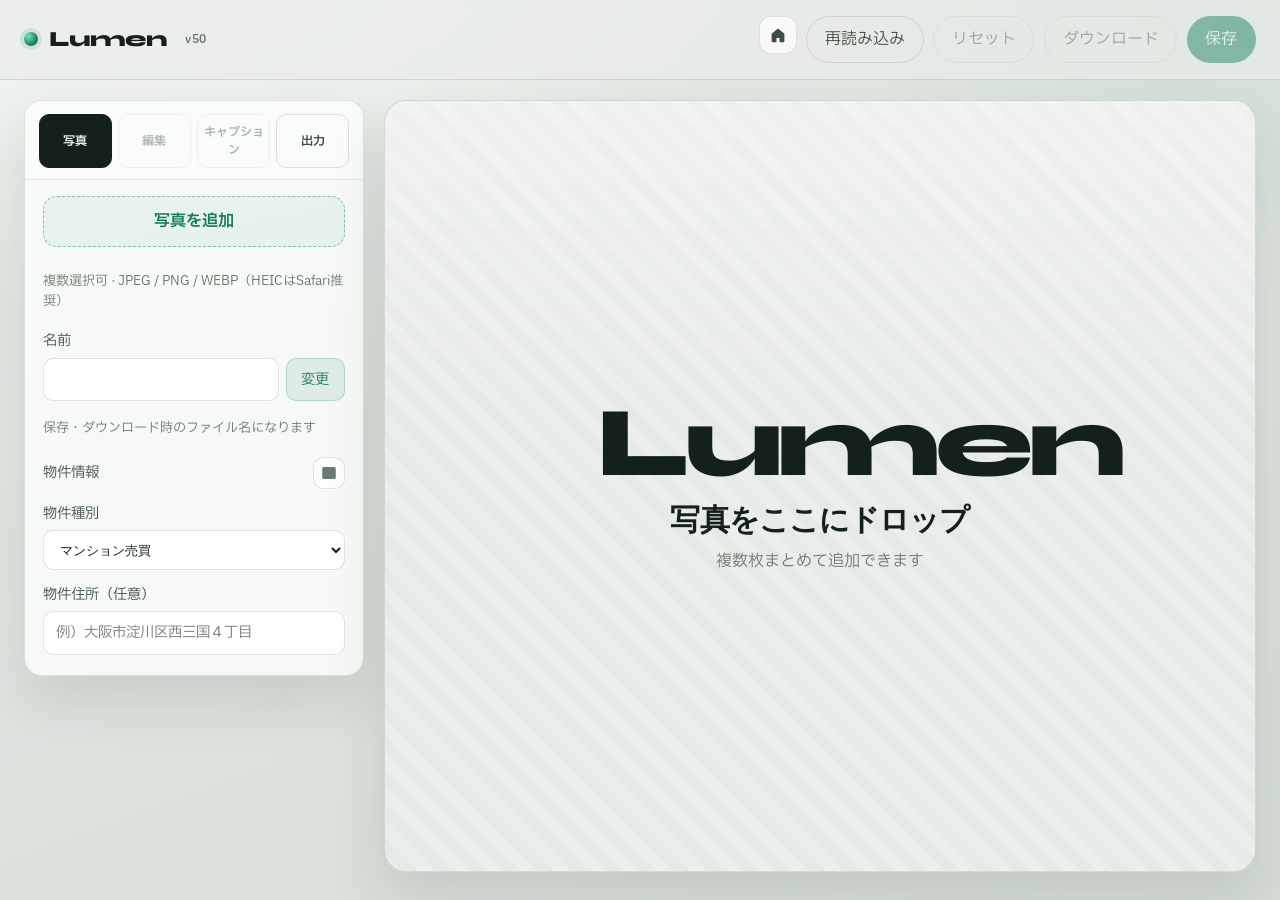
==== commit a6b7b86e: "feat: 「物件へ送る」は長辺 2400px の大きい写真で送る。読み込み・送信済みの印と枚数を表示（v50） - 送る写真を IRI 用の縮小（800×600・250KB）ではなく、長辺 2400" ====
--- a/index.html
+++ b/index.html
@@ -43,7 +43,7 @@
           <button type="button" class="btn ghost" id="downloadBtn" disabled title="ブラウザのダウンロードへ保存">ダウンロード</button>
           <button type="button" class="btn primary" id="saveAllBtn" disabled hidden title="すべての写真をフォルダへ保存">すべて保存</button>
           <button type="button" class="btn primary" id="saveBtn" disabled title="指定フォルダへ直接保存（対応ブラウザ）">保存</button>
-          <button type="button" class="btn primary" id="sendToPropertyBtn" disabled hidden title="仕上げた写真と説明文を、物件情報管理システムの広告シート（物件写真の枠）へ送ります">物件へ送る</button>
+          <button type="button" class="btn primary" id="sendToPropertyBtn" disabled hidden title="仕上げた写真と説明文を、物件情報管理システムの広告シート（物件写真の枠）へ送ります。長辺 2400px の大きさで送ります">物件へ送る</button>
         </div>
       </header>
 
@@ -62,6 +62,7 @@
                 <span class="property-link__label">物件</span>
                 <strong class="property-link__name" id="propertyLinkName"></strong>
                 <p class="hint" id="propertyLinkHint">物件情報管理システムから開きました。仕上げた写真は、広告シートの「物件写真」の枠に入れてください。</p>
+                <p class="property-link__status" id="propertyLinkStatus" hidden></p>
                 <button type="button" class="btn ghost property-link__load" id="loadPropertyPhotosBtn" hidden title="広告シートの「物件写真」の枠に入っている写真を、ここへ読み込みます">物件の写真を読み込む</button>
               </div>
               <label class="upload-btn" for="fileInput">
@@ -505,6 +506,6 @@
 
     <div class="toast" id="toast" hidden role="status" aria-live="polite"></div>
 
-    <script src="app.js?v=49"></script>
+    <script src="app.js?v=50"></script>
   </body>
 </html>
--- a/styles.css
+++ b/styles.css
@@ -1503,6 +1503,34 @@
   margin: 0;
 }
 
+.property-link__status {
+  margin: 6px 0 0;
+  font-size: 12px;
+  font-weight: 600;
+  color: #0369a1;
+}
+
+.property-link__status[hidden] {
+  display: none;
+}
+
+/* 写真一覧の「物件から読み込み」「送信済み」の印 */
+.gallery-badge {
+  display: inline-block;
+  margin-top: 2px;
+  padding: 1px 6px;
+  border-radius: 999px;
+  font-size: 10px;
+  line-height: 1.5;
+  color: #0369a1;
+  background: rgba(2, 132, 199, 0.12);
+}
+
+.gallery-badge.is-sent {
+  color: #047857;
+  background: rgba(4, 120, 87, 0.12);
+}
+
 .property-link__load {
   margin-top: 8px;
   width: 100%;
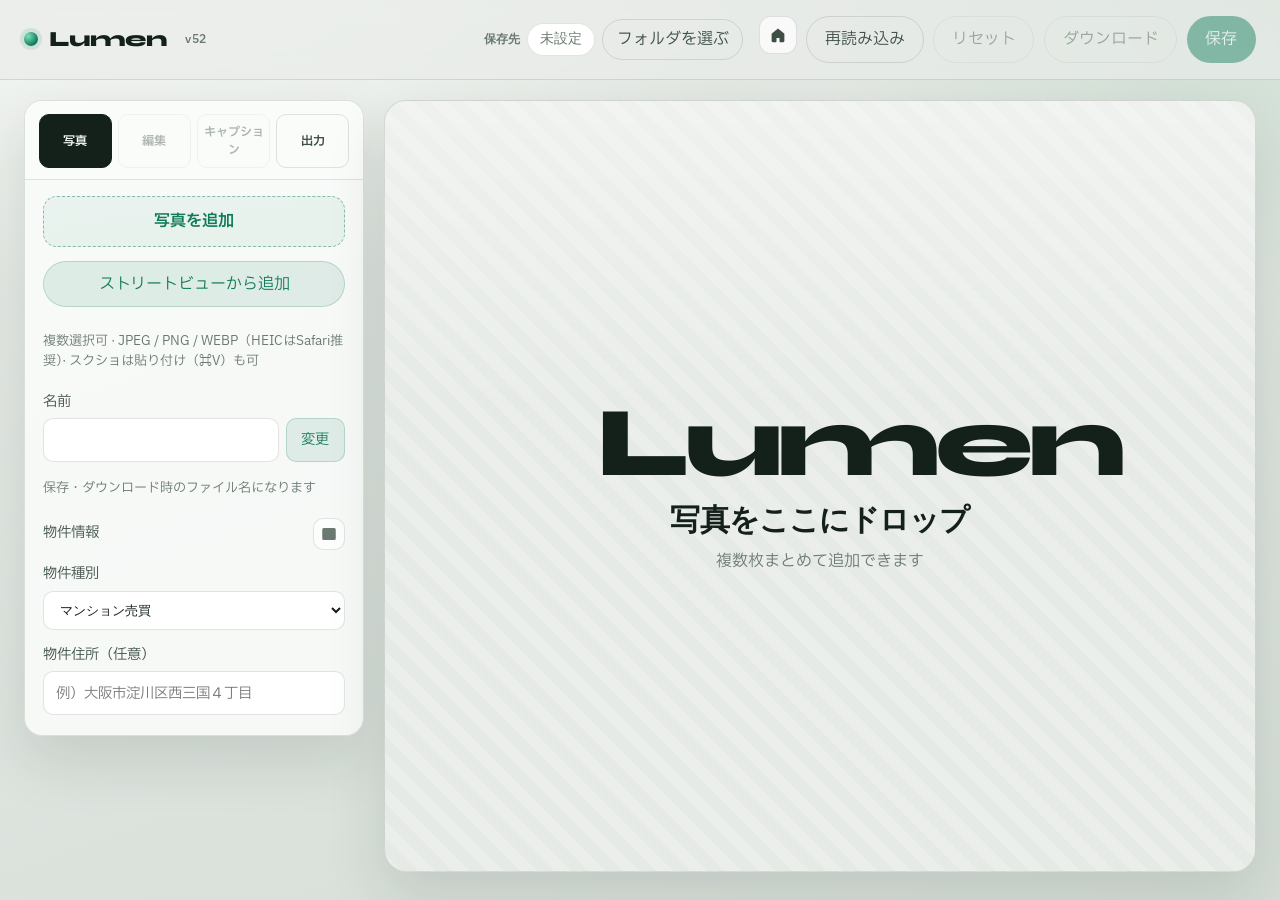
==== commit d4138ca6: "Ship Lumen v52 with Street View import and per-photo caption keywords. Co-authored-by: Cursor <curso" ====
--- a/index.html
+++ b/index.html
@@ -22,6 +22,11 @@
           <span class="brand-name">Lumen</span>
           <span class="app-version" id="appVersion" title="アプリのバージョン"></span>
         </div>
+        <div class="topbar-folder" id="saveFolderBar">
+          <span class="topbar-folder-label">保存先</span>
+          <span class="topbar-folder-name" id="folderHint" title="未設定（初回に選択）">未設定</span>
+          <button type="button" class="btn ghost" id="pickFolderBtn">フォルダを選ぶ</button>
+        </div>
         <div class="topbar-actions">
           <button
             type="button"
@@ -43,7 +48,6 @@
           <button type="button" class="btn ghost" id="downloadBtn" disabled title="ブラウザのダウンロードへ保存">ダウンロード</button>
           <button type="button" class="btn primary" id="saveAllBtn" disabled hidden title="すべての写真をフォルダへ保存">すべて保存</button>
           <button type="button" class="btn primary" id="saveBtn" disabled title="指定フォルダへ直接保存（対応ブラウザ）">保存</button>
-          <button type="button" class="btn primary" id="sendToPropertyBtn" disabled hidden title="仕上げた写真と説明文を、物件情報管理システムの広告シート（物件写真の枠）へ送ります。長辺 2400px の大きさで送ります">物件へ送る</button>
         </div>
       </header>
 
@@ -58,18 +62,12 @@
 
           <div class="panel-body">
             <section class="panel-pane active" data-panel-pane="photos" role="tabpanel">
-              <div class="property-link" id="propertyLinkBanner" hidden>
-                <span class="property-link__label">物件</span>
-                <strong class="property-link__name" id="propertyLinkName"></strong>
-                <p class="hint" id="propertyLinkHint">物件情報管理システムから開きました。仕上げた写真は、広告シートの「物件写真」の枠に入れてください。</p>
-                <p class="property-link__status" id="propertyLinkStatus" hidden></p>
-                <button type="button" class="btn ghost property-link__load" id="loadPropertyPhotosBtn" hidden title="広告シートの「物件写真」の枠に入っている写真を、ここへ読み込みます">物件の写真を読み込む</button>
-              </div>
               <label class="upload-btn" for="fileInput">
                 <span>写真を追加</span>
                 <input id="fileInput" type="file" accept="image/*,.heic,.heif" multiple hidden />
               </label>
-              <p class="hint" id="fileHint">複数選択可 · JPEG / PNG / WEBP（HEICはSafari推奨）</p>
+              <button type="button" class="btn secondary full" id="openStreetViewBtn">ストリートビューから追加</button>
+              <p class="hint" id="fileHint">複数選択可 · JPEG / PNG / WEBP（HEICはSafari推奨）· スクショは貼り付け（⌘V）も可</p>
 
               <div class="gallery" id="gallery" hidden>
                 <div class="gallery-head">
@@ -138,7 +136,7 @@
                 <label class="field">
                   <span>アピールポイント・キーワード（任意）</span>
                   <textarea id="captionKeywords" rows="2" maxlength="120" placeholder="例）南向き、角部屋、対面キッチン、ペット可"></textarea>
-                  <p class="hint">AI生成時に、写真と矛盾しない範囲で自然に織り込みます（カンマや読点区切り可）</p>
+                  <p class="hint">この写真だけに使います。AI生成時に、写真と矛盾しない範囲で自然に織り込みます（カンマや読点区切り可）</p>
                 </label>
 
                 <details class="hint-details">
@@ -222,10 +220,7 @@
                 </label>
                 <p class="hint">プレビュー・保存・ダウンロードに反映されます。写真ごとに位置を変えられます。</p>
                 <p class="pane-desc">保存先フォルダ</p>
-                <p class="hint" id="folderHint">未設定（初回に選択）</p>
-                <button type="button" class="btn secondary full" id="pickFolderBtn">
-                  フォルダを選ぶ
-                </button>
+                <p class="hint">保存先は画面上部の帯で確認・変更できます。</p>
                 <label class="check">
                   <input type="checkbox" id="overwriteExisting" checked />
                   <span>同名ファイルを上書き保存</span>
@@ -500,12 +495,32 @@
             <button type="button" class="zoom-btn" id="zoomIn" aria-label="拡大">+</button>
             <button type="button" class="zoom-btn zoom-fit" id="zoomFit">全体</button>
           </div>
+          <div class="streetview-stage" id="streetViewStage" hidden>
+            <div class="streetview-bar">
+              <label class="streetview-address">
+                <span>場所</span>
+                <input type="text" id="streetViewAddress" placeholder="住所・施設名・店舗名（例：大阪駅、セブン-イレブン 西三国）" />
+              </label>
+              <button type="button" class="btn secondary" id="streetViewSearchBtn">表示</button>
+              <button type="button" class="btn primary" id="streetViewCaptureBtn" disabled>この画面を写真にする</button>
+              <button type="button" class="btn ghost" id="streetViewCloseBtn">閉じる</button>
+            </div>
+            <div class="streetview-pano" id="streetViewPano"></div>
+            <p class="streetview-status" id="streetViewStatus">住所・施設名・店舗名を入れて「表示」を押すと、ドラッグで向きを変えられます。</p>
+            <details class="streetview-key">
+              <summary>Googleマップ APIキー</summary>
+              <label class="field">
+                <input type="password" id="streetViewApiKey" autocomplete="off" placeholder="Maps / Places / Geocoding / Street View Static" />
+              </label>
+              <p class="hint">キーは <a href="https://console.cloud.google.com/google/maps-apis/credentials" target="_blank" rel="noopener noreferrer">Google Cloud</a> で発行し、このブラウザだけに保存します。Maps JavaScript API、Places API、Geocoding API、Street View Static API を有効にしてください。制限は「なし」か <code>http://127.0.0.1:5173/*</code> を許可してください。</p>
+            </details>
+          </div>
         </section>
       </main>
     </div>
 
     <div class="toast" id="toast" hidden role="status" aria-live="polite"></div>
 
-    <script src="app.js?v=50"></script>
+    <script src="app.js?v=52"></script>
   </body>
 </html>
--- a/styles.css
+++ b/styles.css
@@ -91,9 +91,50 @@
   letter-spacing: 0.02em;
 }
 
+.topbar-folder {
+  display: flex;
+  align-items: center;
+  gap: 0.45rem;
+  min-width: 0;
+  margin-left: auto;
+}
+
+.topbar-folder-label {
+  flex: none;
+  font-size: 0.78rem;
+  font-weight: 700;
+  color: var(--muted);
+}
+
+.topbar-folder-name {
+  min-width: 0;
+  max-width: 16rem;
+  overflow: hidden;
+  text-overflow: ellipsis;
+  white-space: nowrap;
+  font-size: 0.85rem;
+  font-weight: 600;
+  padding: 0.4rem 0.75rem;
+  border-radius: 999px;
+  background: #fff;
+  border: 1px solid var(--line);
+  color: var(--ink);
+}
+
+.topbar-folder-name.is-empty {
+  color: var(--muted);
+  font-weight: 500;
+}
+
+.topbar-folder .btn {
+  flex: none;
+  padding: 0.45rem 0.85rem;
+}
+
 .topbar-actions {
   display: flex;
   gap: 0.6rem;
+  flex: none;
 }
 
 .btn {
@@ -1099,6 +1140,80 @@
 .canvas-wrap[hidden],
 .tool-block[hidden] {
   display: none !important;
+}
+
+.streetview-stage {
+  position: absolute;
+  inset: 0;
+  z-index: 12;
+  display: flex;
+  flex-direction: column;
+  background: #e7ece8;
+}
+
+.streetview-stage[hidden] {
+  display: none !important;
+}
+
+.streetview-bar {
+  display: flex;
+  flex-wrap: wrap;
+  gap: 0.45rem;
+  align-items: end;
+  padding: 0.7rem 0.8rem;
+  background: rgba(255, 255, 255, 0.94);
+  border-bottom: 1px solid var(--line);
+}
+
+.streetview-address {
+  display: grid;
+  gap: 0.2rem;
+  flex: 1;
+  min-width: 12rem;
+}
+
+.streetview-address span {
+  font-size: 0.75rem;
+  font-weight: 700;
+  color: var(--muted);
+}
+
+.streetview-address input {
+  width: 100%;
+  border: 1px solid var(--line);
+  border-radius: 10px;
+  padding: 0.55rem 0.7rem;
+  background: #fff;
+  color: var(--ink);
+}
+
+.streetview-pano {
+  flex: 1;
+  min-height: 0;
+  background: #d5ddd8;
+}
+
+.streetview-status {
+  margin: 0;
+  padding: 0.45rem 0.8rem;
+  font-size: 0.78rem;
+  color: var(--muted);
+  background: rgba(255, 255, 255, 0.92);
+}
+
+.streetview-key {
+  padding: 0.35rem 0.8rem 0.7rem;
+  background: rgba(255, 255, 255, 0.92);
+}
+
+.streetview-key summary {
+  cursor: pointer;
+  font-size: 0.8rem;
+  color: var(--muted);
+}
+
+.streetview-key .field {
+  margin-top: 0.45rem;
 }
 
 .dropzone {
@@ -1375,6 +1490,21 @@
 }
 
 @media (max-width: 900px) {
+  .topbar {
+    flex-wrap: wrap;
+  }
+
+  .topbar-folder {
+    order: 3;
+    width: 100%;
+    margin-left: 0;
+  }
+
+  .topbar-folder-name {
+    flex: 1;
+    max-width: none;
+  }
+
   .workspace {
     grid-template-columns: 1fr;
     padding: 1rem;
@@ -1473,70 +1603,3 @@
   background: rgba(160, 58, 42, 0.95);
   border-color: rgba(160, 58, 42, 0.3);
 }
-
-/* 物件情報管理システムから開かれたときの物件表示 */
-.property-link {
-  margin-bottom: 12px;
-  padding: 10px 12px;
-  border-left: 4px solid #0284c7;
-  border-radius: 8px;
-  background: rgba(2, 132, 199, 0.08);
-}
-
-.property-link[hidden] {
-  display: none;
-}
-
-.property-link__label {
-  display: block;
-  font-size: 11px;
-  opacity: 0.7;
-}
-
-.property-link__name {
-  display: block;
-  font-size: 14px;
-  margin: 2px 0 4px;
-}
-
-.property-link .hint {
-  margin: 0;
-}
-
-.property-link__status {
-  margin: 6px 0 0;
-  font-size: 12px;
-  font-weight: 600;
-  color: #0369a1;
-}
-
-.property-link__status[hidden] {
-  display: none;
-}
-
-/* 写真一覧の「物件から読み込み」「送信済み」の印 */
-.gallery-badge {
-  display: inline-block;
-  margin-top: 2px;
-  padding: 1px 6px;
-  border-radius: 999px;
-  font-size: 10px;
-  line-height: 1.5;
-  color: #0369a1;
-  background: rgba(2, 132, 199, 0.12);
-}
-
-.gallery-badge.is-sent {
-  color: #047857;
-  background: rgba(4, 120, 87, 0.12);
-}
-
-.property-link__load {
-  margin-top: 8px;
-  width: 100%;
-}
-
-.property-link__load[hidden] {
-  display: none;
-}
-
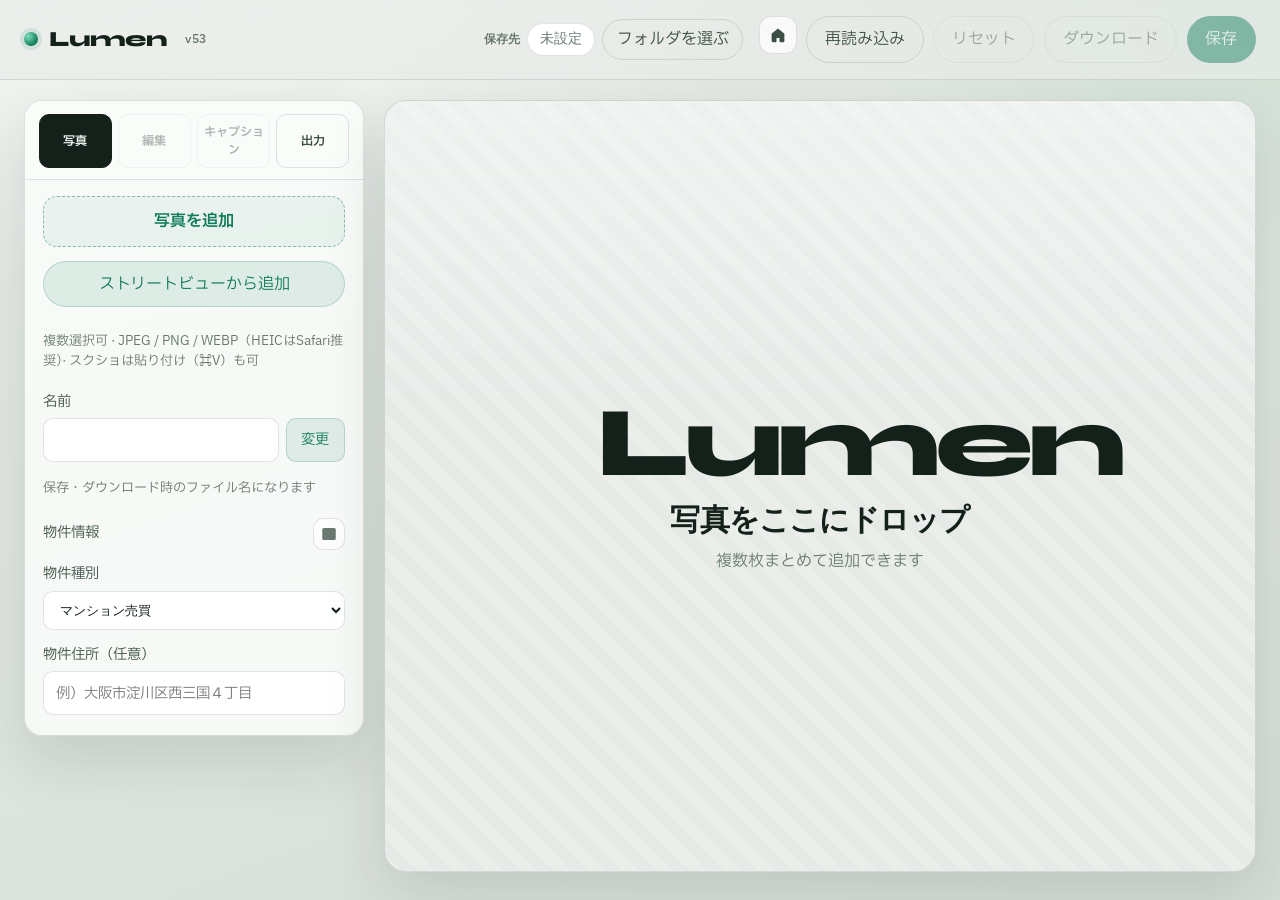
==== commit dd7f333b: "Merge property-link updates and ship the combined editor as v53. Co-authored-by: Cursor <cursoragent" ====
--- a/index.html
+++ b/index.html
@@ -48,6 +48,7 @@
           <button type="button" class="btn ghost" id="downloadBtn" disabled title="ブラウザのダウンロードへ保存">ダウンロード</button>
           <button type="button" class="btn primary" id="saveAllBtn" disabled hidden title="すべての写真をフォルダへ保存">すべて保存</button>
           <button type="button" class="btn primary" id="saveBtn" disabled title="指定フォルダへ直接保存（対応ブラウザ）">保存</button>
+          <button type="button" class="btn primary" id="sendToPropertyBtn" disabled hidden title="仕上げた写真と説明文を、物件情報管理システムの広告シート（物件写真の枠）へ送ります。長辺 2400px の大きさで送ります">物件へ送る</button>
         </div>
       </header>
 
@@ -62,6 +63,13 @@
 
           <div class="panel-body">
             <section class="panel-pane active" data-panel-pane="photos" role="tabpanel">
+              <div class="property-link" id="propertyLinkBanner" hidden>
+                <span class="property-link__label">物件</span>
+                <strong class="property-link__name" id="propertyLinkName"></strong>
+                <p class="hint" id="propertyLinkHint">物件情報管理システムから開きました。仕上げた写真は、広告シートの「物件写真」の枠に入れてください。</p>
+                <p class="property-link__status" id="propertyLinkStatus" hidden></p>
+                <button type="button" class="btn ghost property-link__load" id="loadPropertyPhotosBtn" hidden title="広告シートの「物件写真」の枠に入っている写真を、ここへ読み込みます">物件の写真を読み込む</button>
+              </div>
               <label class="upload-btn" for="fileInput">
                 <span>写真を追加</span>
                 <input id="fileInput" type="file" accept="image/*,.heic,.heif" multiple hidden />
@@ -521,6 +529,6 @@
 
     <div class="toast" id="toast" hidden role="status" aria-live="polite"></div>
 
-    <script src="app.js?v=52"></script>
+    <script src="app.js?v=53"></script>
   </body>
 </html>
--- a/styles.css
+++ b/styles.css
@@ -1603,3 +1603,70 @@
   background: rgba(160, 58, 42, 0.95);
   border-color: rgba(160, 58, 42, 0.3);
 }
+
+/* 物件情報管理システムから開かれたときの物件表示 */
+.property-link {
+  margin-bottom: 12px;
+  padding: 10px 12px;
+  border-left: 4px solid #0284c7;
+  border-radius: 8px;
+  background: rgba(2, 132, 199, 0.08);
+}
+
+.property-link[hidden] {
+  display: none;
+}
+
+.property-link__label {
+  display: block;
+  font-size: 11px;
+  opacity: 0.7;
+}
+
+.property-link__name {
+  display: block;
+  font-size: 14px;
+  margin: 2px 0 4px;
+}
+
+.property-link .hint {
+  margin: 0;
+}
+
+.property-link__status {
+  margin: 6px 0 0;
+  font-size: 12px;
+  font-weight: 600;
+  color: #0369a1;
+}
+
+.property-link__status[hidden] {
+  display: none;
+}
+
+/* 写真一覧の「物件から読み込み」「送信済み」の印 */
+.gallery-badge {
+  display: inline-block;
+  margin-top: 2px;
+  padding: 1px 6px;
+  border-radius: 999px;
+  font-size: 10px;
+  line-height: 1.5;
+  color: #0369a1;
+  background: rgba(2, 132, 199, 0.12);
+}
+
+.gallery-badge.is-sent {
+  color: #047857;
+  background: rgba(4, 120, 87, 0.12);
+}
+
+.property-link__load {
+  margin-top: 8px;
+  width: 100%;
+}
+
+.property-link__load[hidden] {
+  display: none;
+}
+
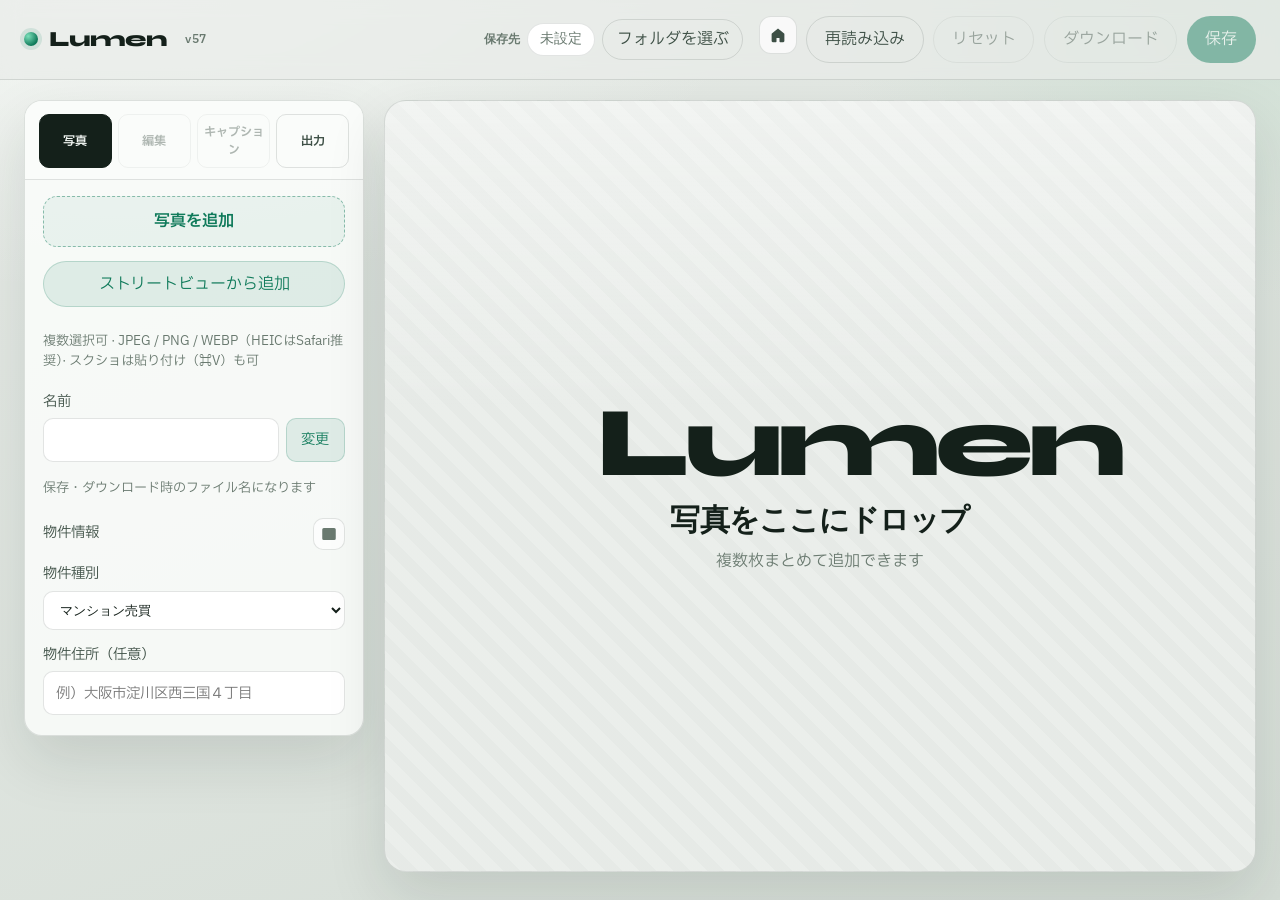
==== commit 4b1cee90: "Ship Lumen v57 with level guides, complete captions, and thumbnail filenames. Co-authored-by: Cursor" ====
--- a/index.html
+++ b/index.html
@@ -324,7 +324,7 @@
             </div>
 
             <div class="tool-pane" data-pane="rotate">
-              <p class="pane-desc">傾きを直します。適用後は余白を自動で切り取ります。</p>
+              <p class="pane-desc">傾きを直します。水平・垂直のガイドに辺を合わせると分かりやすいです。適用後は余白を自動で切り取ります。</p>
               <label class="field">
                 <span>角度 <em id="rotateAngleLabel">0.0</em>°</span>
                 <input type="range" id="rotateAngle" min="-45" max="45" step="0.1" value="0" />
@@ -529,6 +529,6 @@
 
     <div class="toast" id="toast" hidden role="status" aria-live="polite"></div>
 
-    <script src="app.js?v=53"></script>
+    <script src="app.js?v=57"></script>
   </body>
 </html>
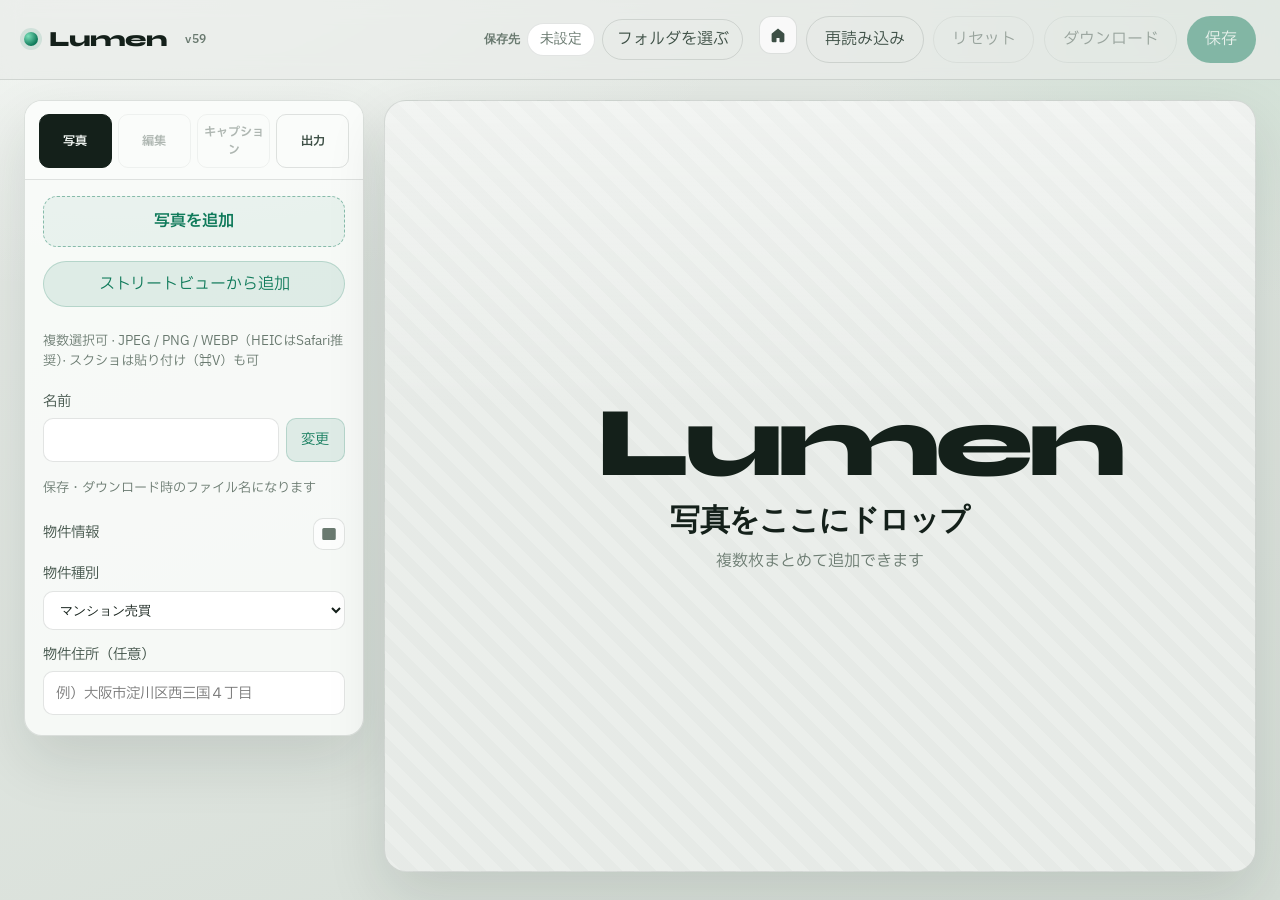
==== commit 628d081e: "Show caption status for every photo and update living-room categories (v59). Add a sticky thumbnail " ====
--- a/index.html
+++ b/index.html
@@ -130,6 +130,15 @@
             <section class="panel-pane" data-panel-pane="caption" role="tabpanel" hidden>
               <p class="panel-empty" id="captionEmpty">写真を選択するとキャプションを編集できます</p>
 
+              <div class="caption-overview" id="captionOverview" hidden>
+                <div class="caption-overview-head">
+                  <span class="caption-overview-count" id="captionOverviewCount">入力済み 0/0</span>
+                  <button type="button" class="btn ghost caption-overview-next" id="nextMissingCaptionBtn" title="キャプションが空の写真へ順に移動します">次の未入力へ</button>
+                </div>
+                <ul class="caption-overview-grid" id="captionOverviewGrid" aria-label="写真ごとのキャプション状況"></ul>
+                <p class="hint">赤い枠が未入力、橙は定型文（AI失敗）です。押すとその写真のキャプションを編集できます</p>
+              </div>
+
               <div class="caption-box" id="captionBox" hidden>
                 <label class="field">
                   <span>カテゴリ（生成前に選択）</span>
@@ -520,7 +529,7 @@
               <label class="field">
                 <input type="password" id="streetViewApiKey" autocomplete="off" placeholder="Maps / Places / Geocoding / Street View Static" />
               </label>
-              <p class="hint">キーは <a href="https://console.cloud.google.com/google/maps-apis/credentials" target="_blank" rel="noopener noreferrer">Google Cloud</a> で発行し、このブラウザだけに保存します。Maps JavaScript API、Places API、Geocoding API、Street View Static API を有効にしてください。制限は「なし」か <code>http://127.0.0.1:5173/*</code> を許可してください。</p>
+              <p class="hint">社内公開 URL では社内サーバーのキーを自動で使うので、入力は不要です。個人のキーを入れるとそちらを優先し、このブラウザだけに保存します。キーは <a href="https://console.cloud.google.com/google/maps-apis/credentials" target="_blank" rel="noopener noreferrer">Google Cloud</a> で発行し、Maps JavaScript API、Places API、Geocoding API、Street View Static API を有効にしてください。ウェブサイトの制限は <code>https://lumen.n-kyouei-system.com/*</code> と <code>http://127.0.0.1:5173/*</code> を許可してください。</p>
             </details>
           </div>
         </section>
--- a/styles.css
+++ b/styles.css
@@ -1661,6 +1661,11 @@
   background: rgba(4, 120, 87, 0.12);
 }
 
+.gallery-badge.is-fallback {
+  color: #b45309;
+  background: rgba(217, 119, 6, 0.14);
+}
+
 .property-link__load {
   margin-top: 8px;
   width: 100%;
@@ -1670,3 +1675,134 @@
   display: none;
 }
 
+
+/* キャプションタブ：全写真のキャプション状況（v59） */
+.caption-overview {
+  position: sticky;
+  top: 0;
+  z-index: 3;
+  margin-bottom: 0.9rem;
+  /* 上の余白から後ろの項目が透けないよう、パネル色で上側を覆う */
+  box-shadow: 0 -20px 0 0 #f7faf7, 0 4px 10px rgba(15, 40, 30, 0.06);
+  padding: 0.6rem;
+  border: 1px solid var(--line);
+  border-radius: 12px;
+  background: #fff;
+}
+
+.caption-overview-head {
+  display: flex;
+  align-items: center;
+  justify-content: space-between;
+  gap: 0.5rem;
+  margin-bottom: 0.5rem;
+}
+
+.caption-overview-count {
+  font-size: 0.8rem;
+  font-weight: 600;
+  color: #047857;
+}
+
+.caption-overview-count.has-missing {
+  color: #b91c1c;
+}
+
+.caption-overview-next {
+  padding: 0.3rem 0.65rem;
+  font-size: 0.76rem;
+}
+
+.caption-overview-grid {
+  list-style: none;
+  margin: 0;
+  padding: 2px;
+  display: grid;
+  grid-template-columns: repeat(auto-fill, minmax(52px, 1fr));
+  gap: 6px;
+  max-height: 124px;
+  overflow: auto;
+}
+
+.caption-overview-tile {
+  position: relative;
+  display: block;
+  width: 100%;
+  aspect-ratio: 1;
+  padding: 0;
+  border: 2px solid transparent;
+  border-radius: 8px;
+  overflow: hidden;
+  background: #dfe6e1;
+  cursor: pointer;
+}
+
+.caption-overview-tile img {
+  width: 100%;
+  height: 100%;
+  object-fit: cover;
+  display: block;
+}
+
+.caption-overview-num {
+  position: absolute;
+  left: 2px;
+  bottom: 2px;
+  min-width: 16px;
+  padding: 0 4px;
+  border-radius: 6px;
+  font-size: 10px;
+  line-height: 16px;
+  text-align: center;
+  color: #fff;
+  background: rgba(4, 120, 87, 0.85);
+}
+
+.caption-overview-tile.is-done {
+  border-color: rgba(4, 120, 87, 0.45);
+}
+
+.caption-overview-tile.is-missing {
+  border-color: #dc2626;
+}
+
+.caption-overview-tile.is-missing img {
+  opacity: 0.55;
+}
+
+.caption-overview-tile.is-missing .caption-overview-num {
+  background: #dc2626;
+}
+
+.caption-overview-tile.is-missing::after {
+  content: "未";
+  position: absolute;
+  top: 2px;
+  right: 2px;
+  width: 16px;
+  height: 16px;
+  border-radius: 50%;
+  font-size: 10px;
+  line-height: 16px;
+  text-align: center;
+  color: #fff;
+  background: #dc2626;
+}
+
+.caption-overview-tile.is-fallback {
+  border-color: #d97706;
+}
+
+.caption-overview-tile.is-fallback .caption-overview-num {
+  background: #d97706;
+}
+
+.caption-overview-tile.is-active {
+  outline: 3px solid var(--accent);
+  outline-offset: 1px;
+}
+
+.gallery-badge.is-missing {
+  color: #b91c1c;
+  background: rgba(220, 38, 38, 0.12);
+}
